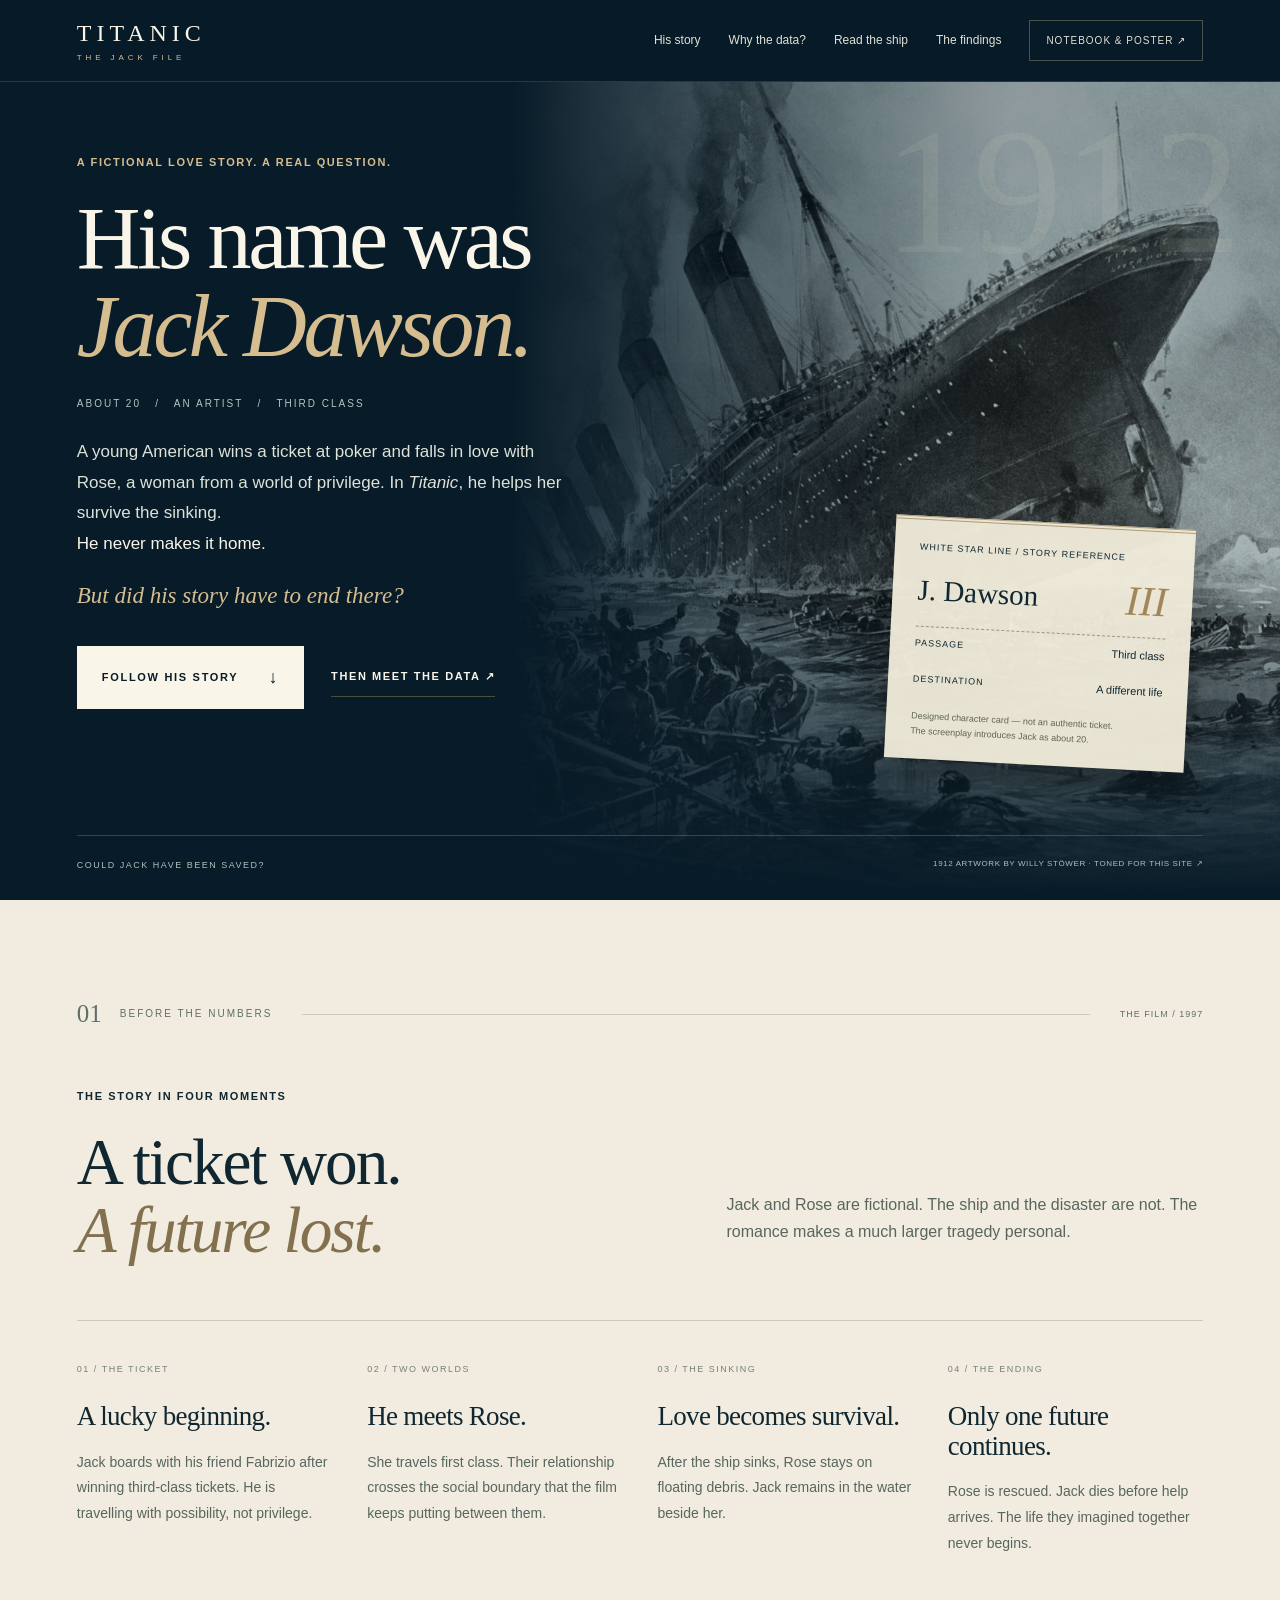
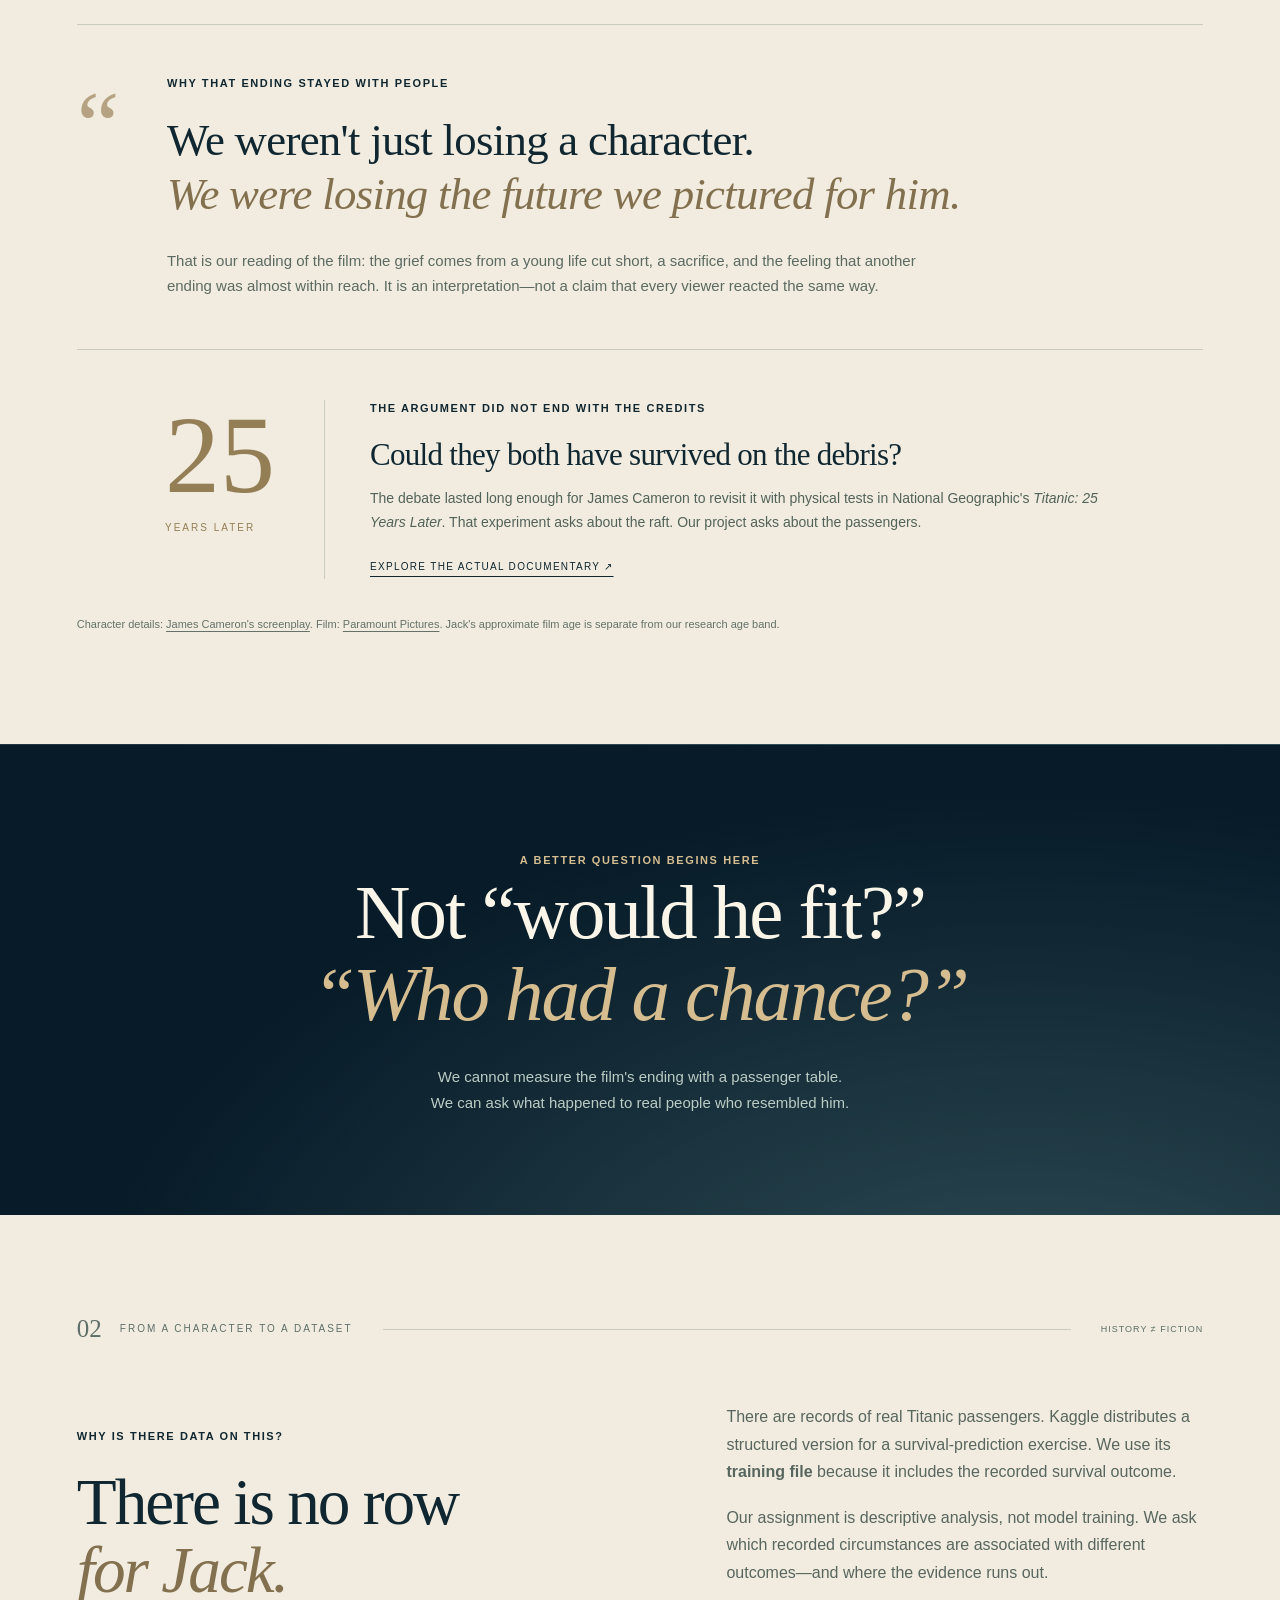
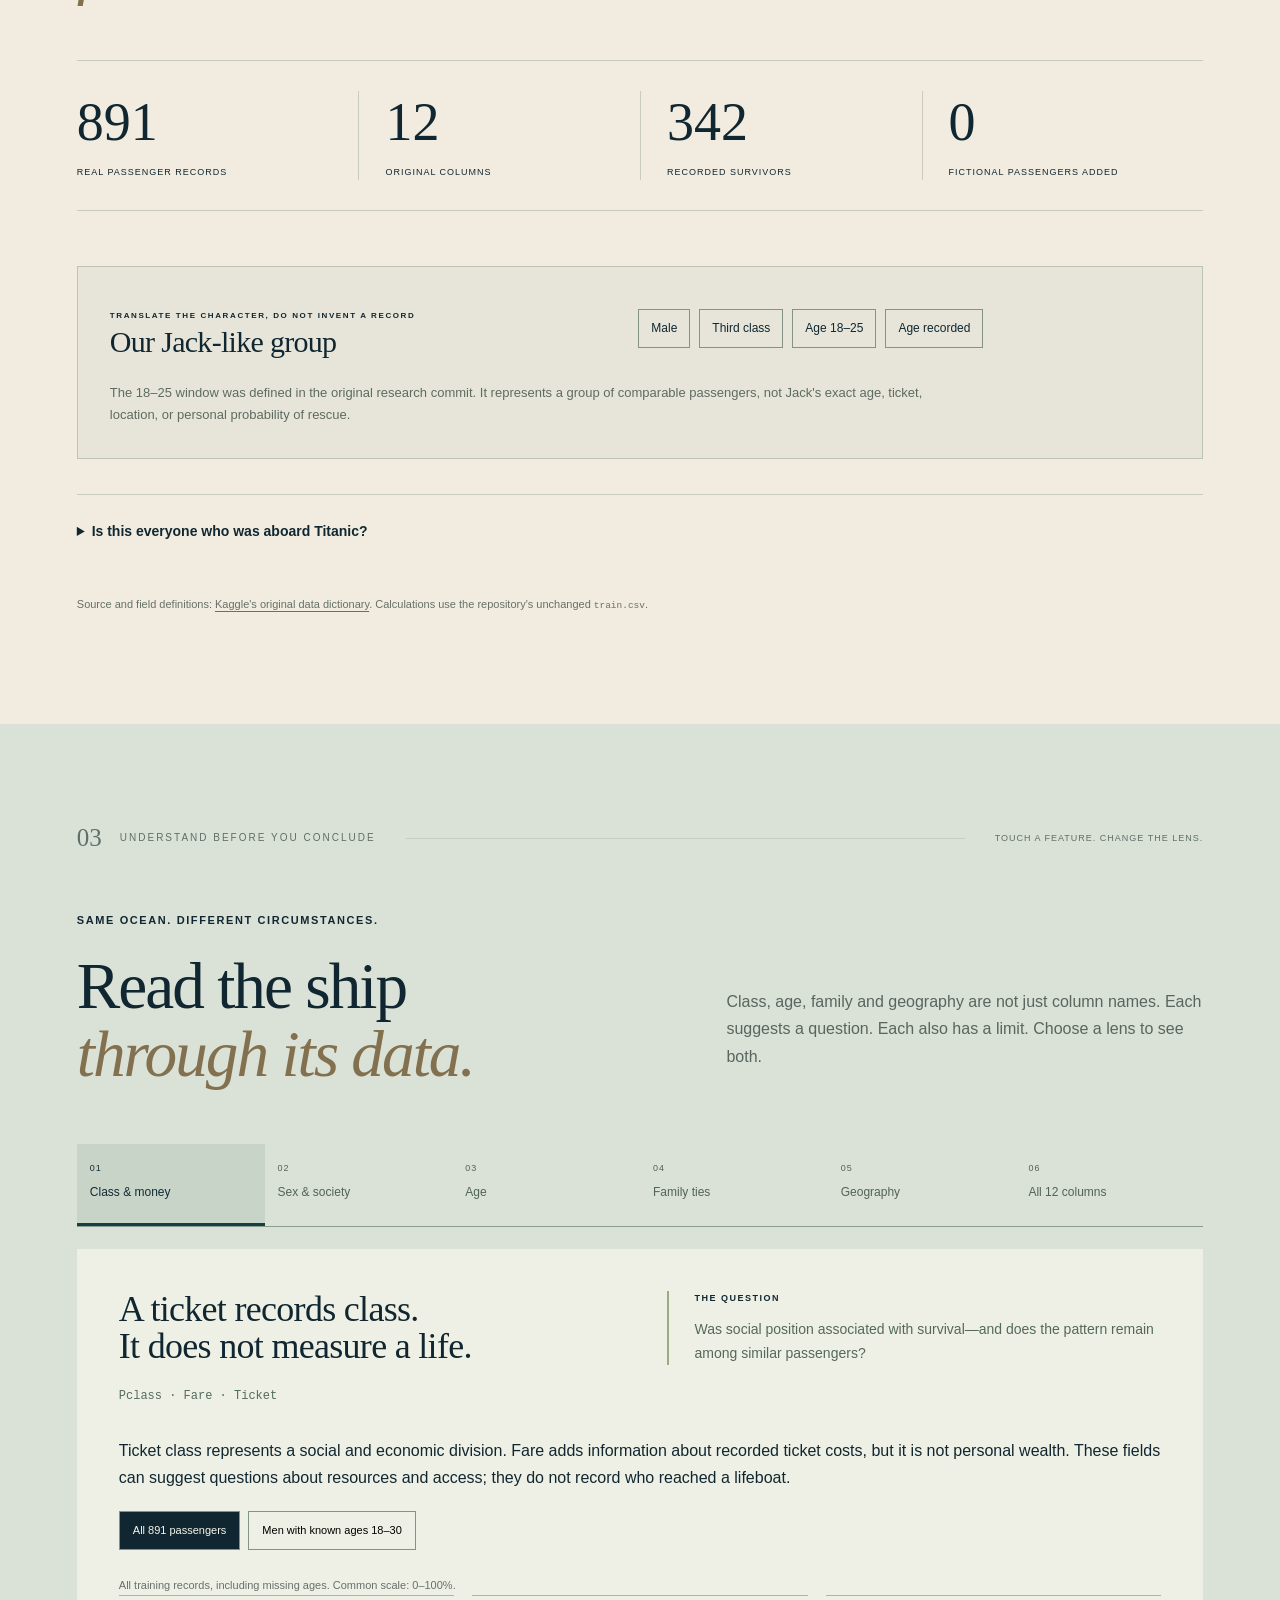
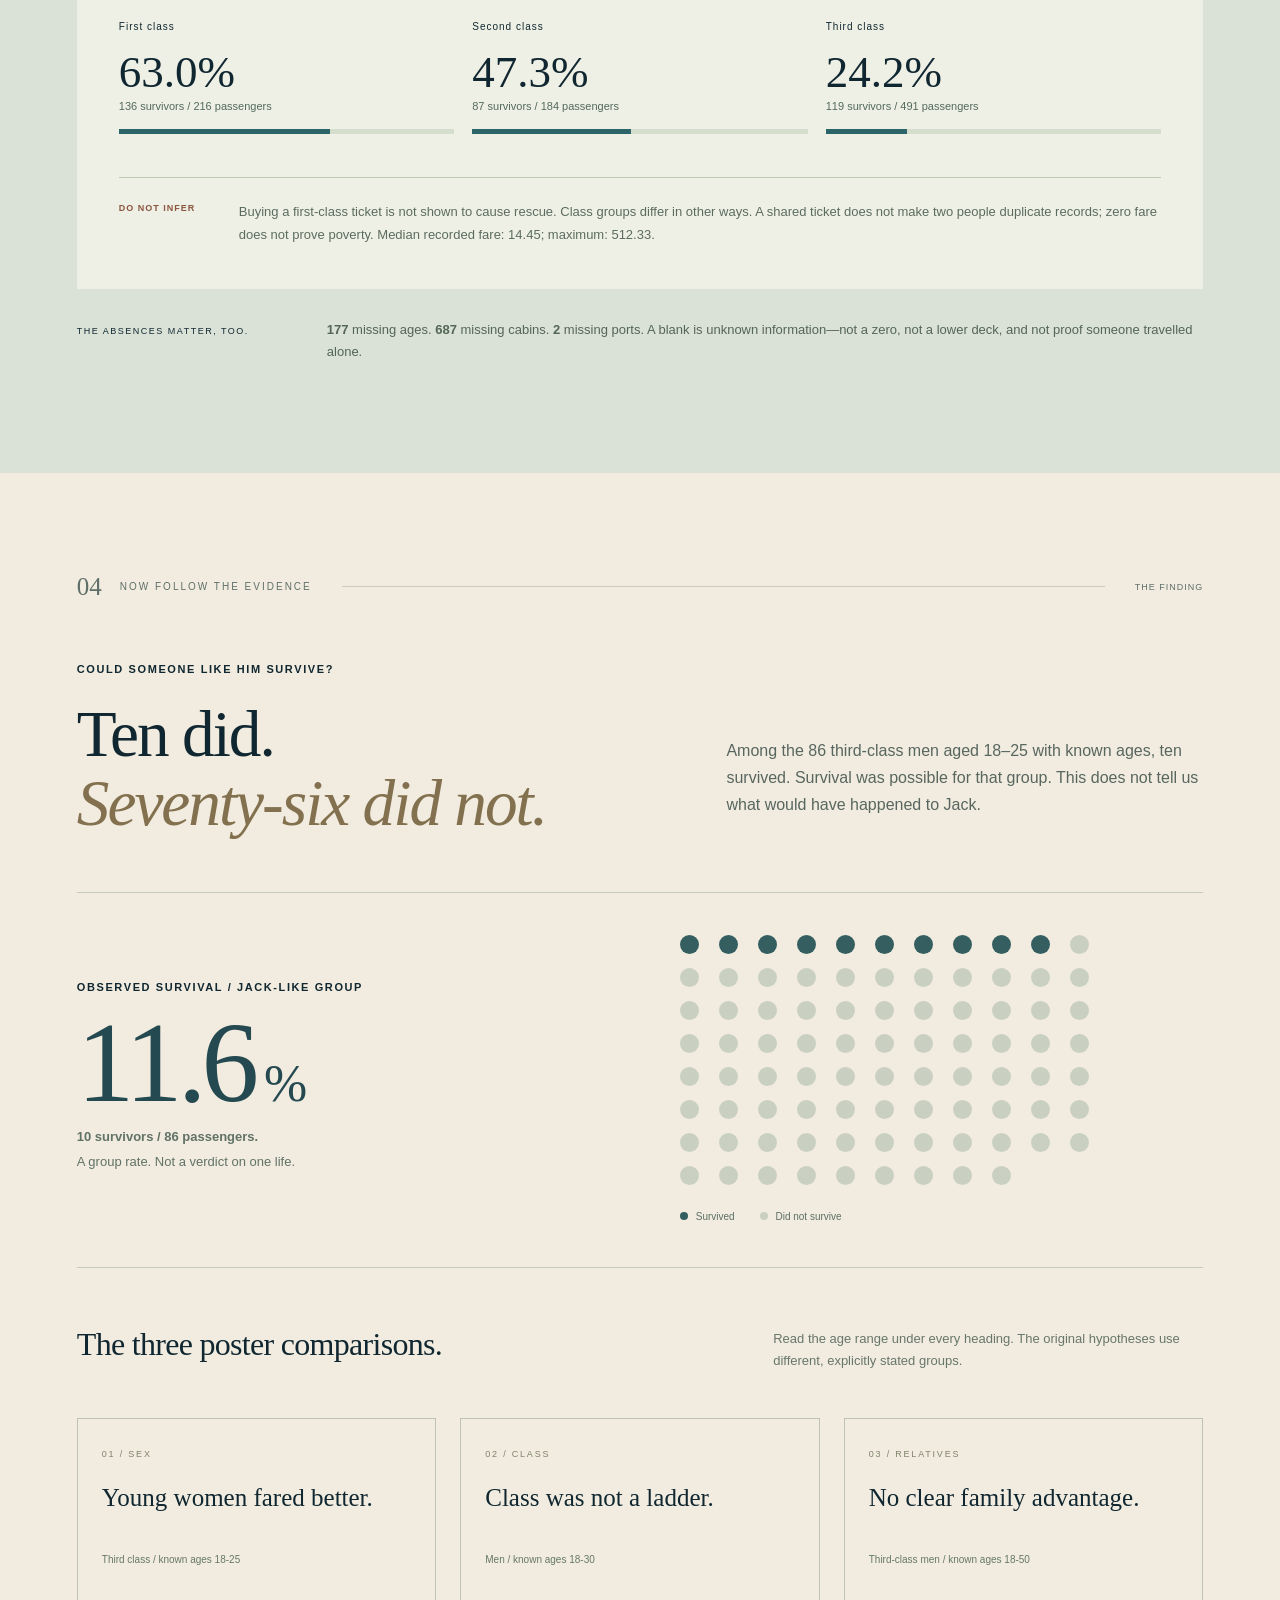
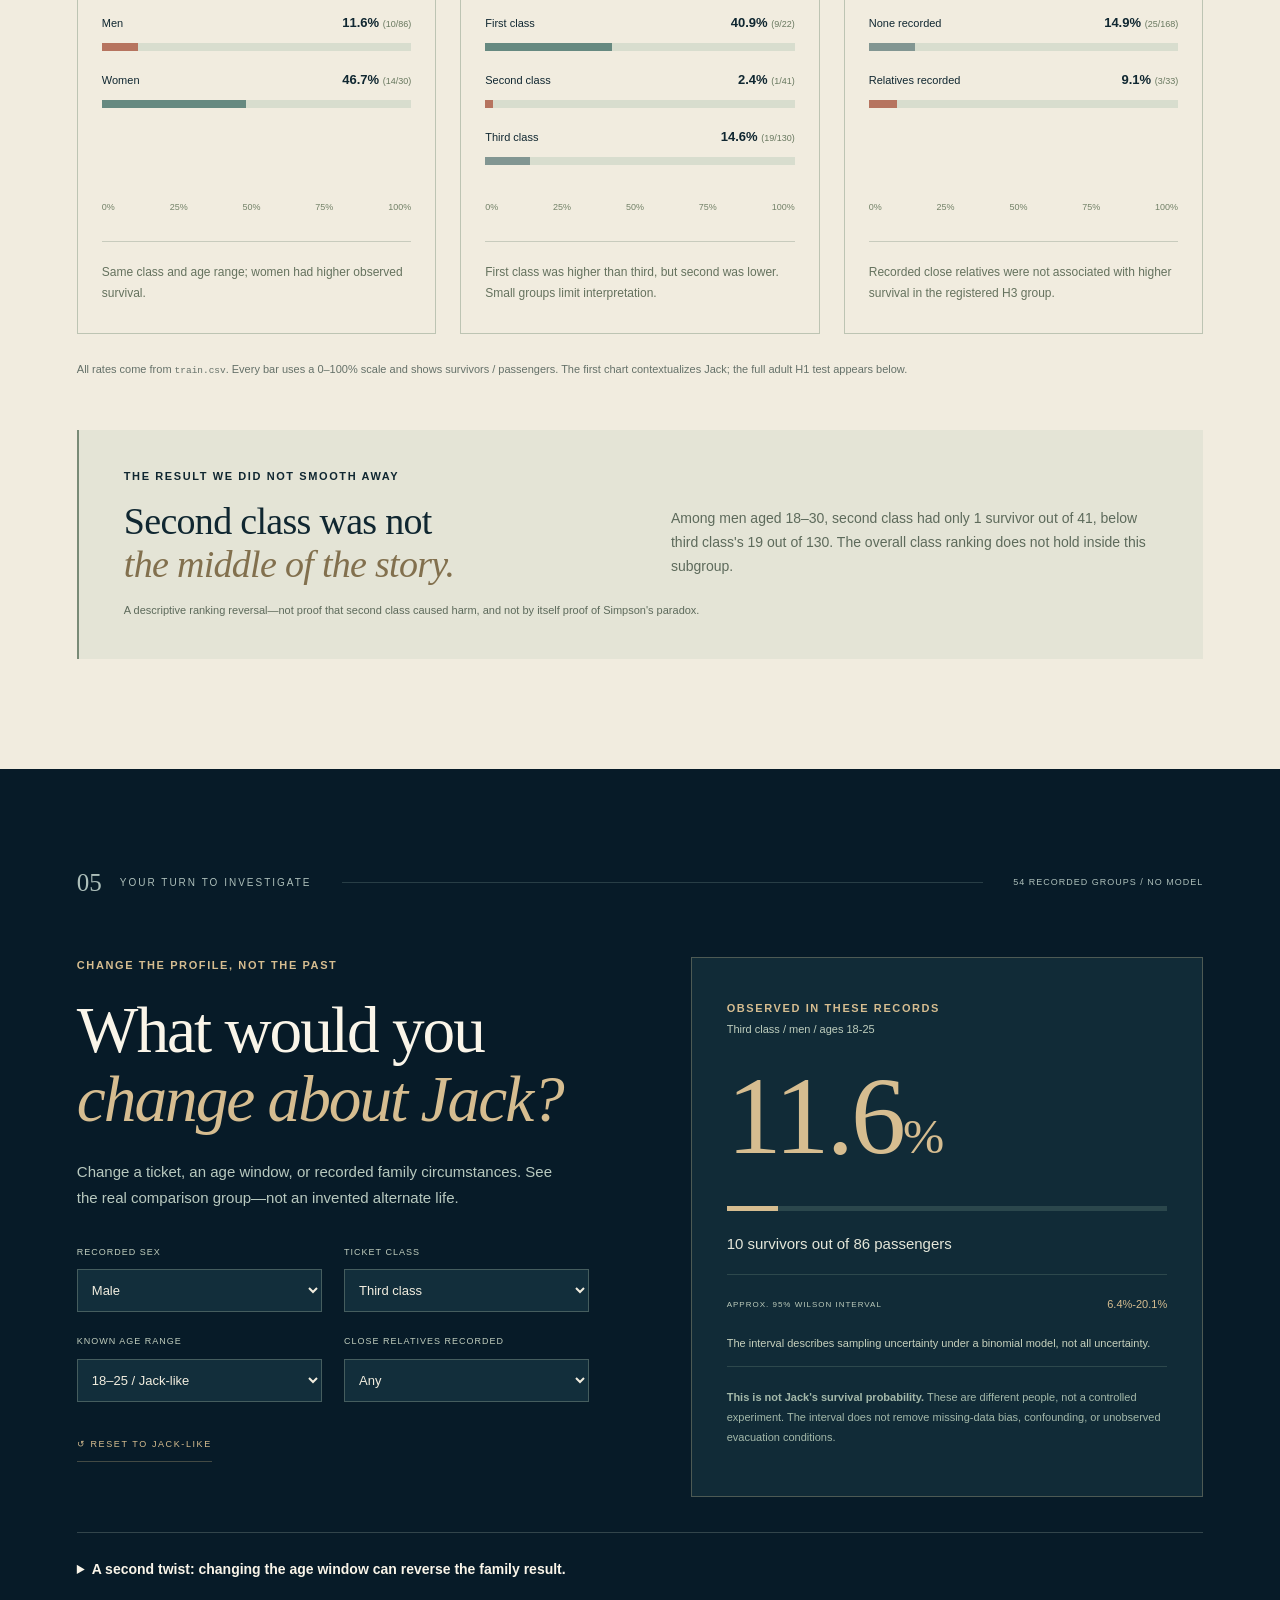
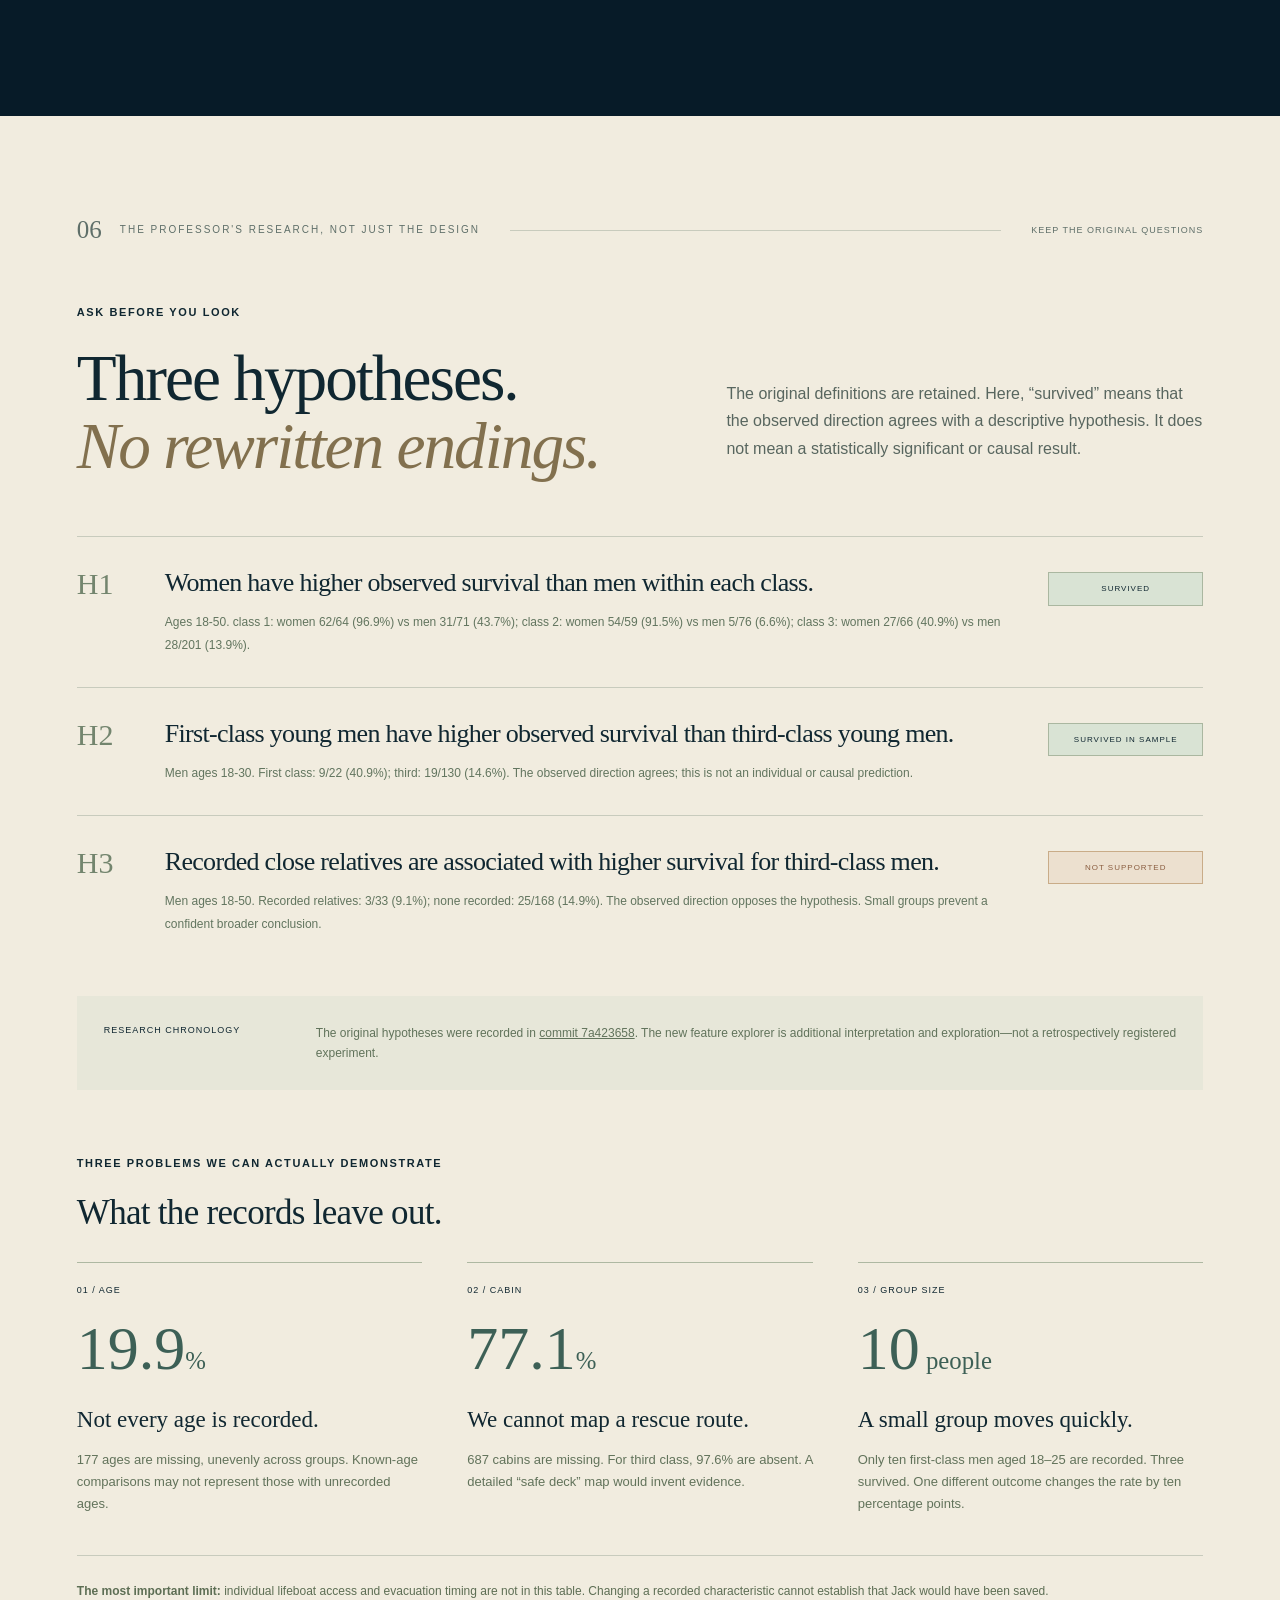
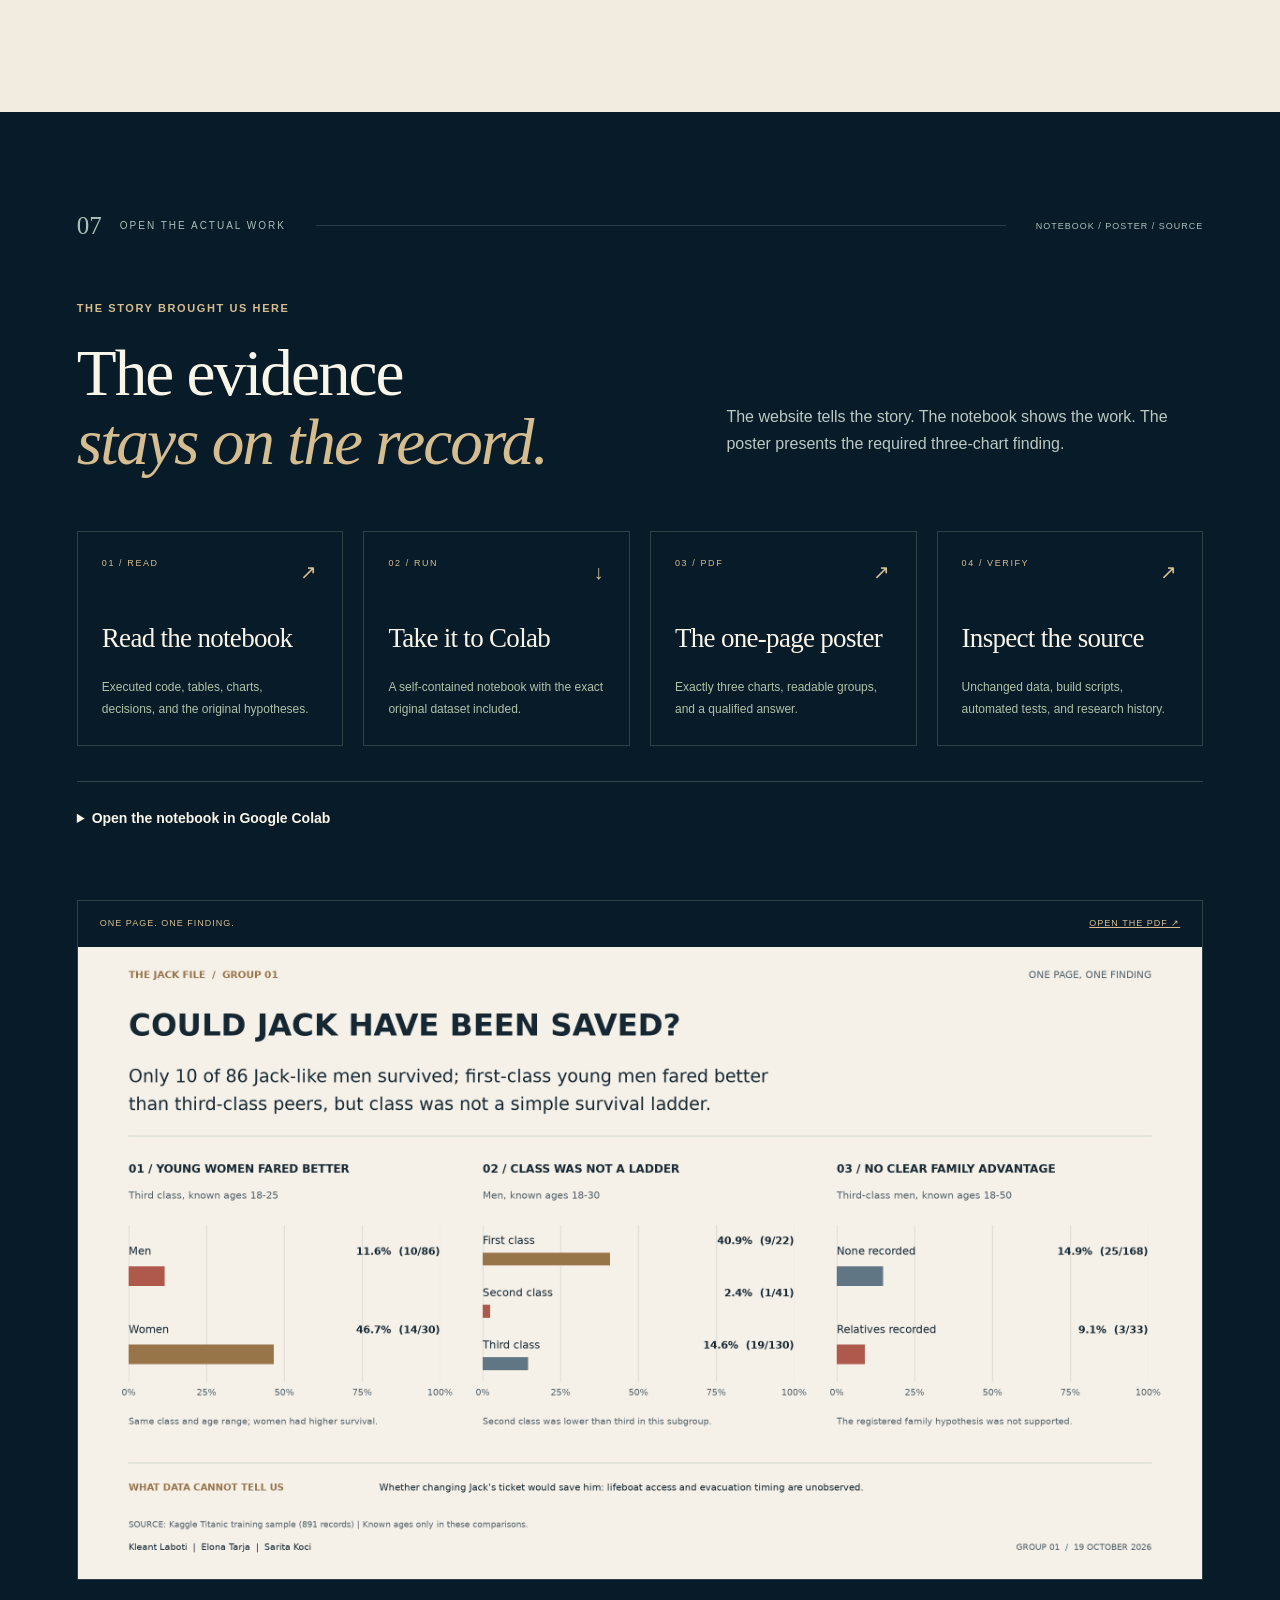
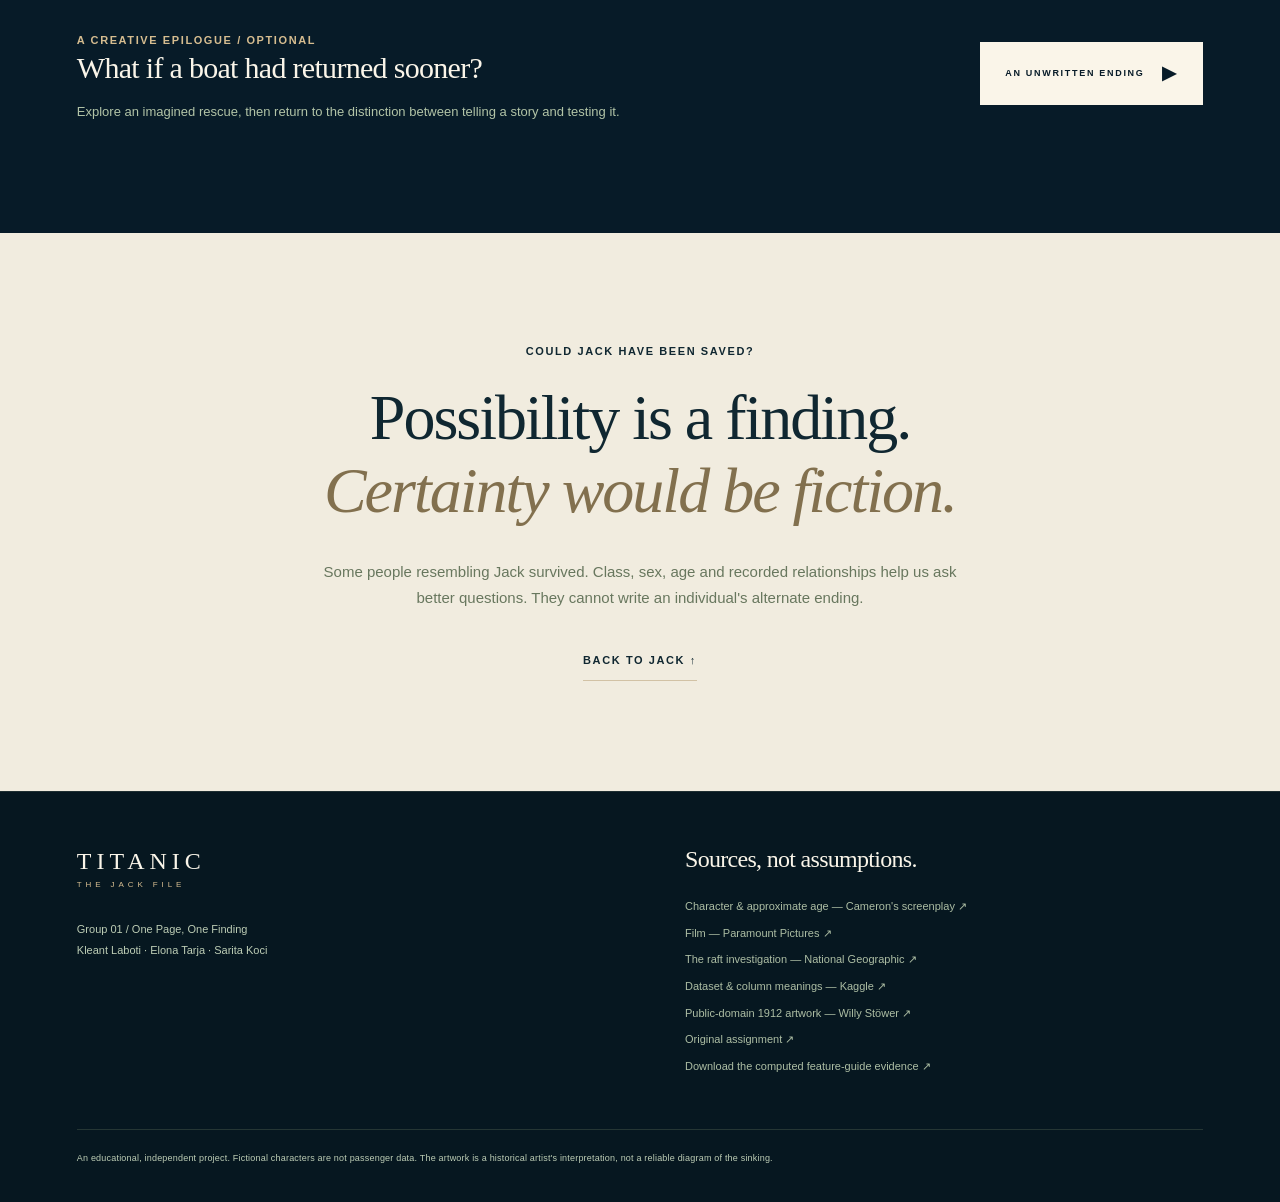
==== index.html @ 7756afac "Build and verify the story-first homepage and feature guide [skip ci]" ====
<!doctype html>
<html lang="en">
<head>
<meta charset="utf-8"><meta name="viewport" content="width=device-width,initial-scale=1">
<meta name="theme-color" content="#071b28"><meta name="description" content="Meet Jack Dawson. Follow the story, understand the real Titanic passenger data, and explore what age, class, sex, family and geography can actually tell us about survival.">
<meta name="jack-release" content="story-first-v2">
<title>Titanic — His name was Jack Dawson.</title>
<link rel="icon" href="data:image/svg+xml,%3Csvg xmlns='http://www.w3.org/2000/svg' viewBox='0 0 40 40'%3E%3Crect width='40' height='40' fill='%23071b28'/%3E%3Ctext x='20' y='29' text-anchor='middle' fill='%23d6bd90' font-size='29'%3ET%3C/text%3E%3C/svg%3E">
<style>/* Titanic: a story-first editorial exhibit. No external font or UI dependencies. */
:root{--ink:#102731;--night:#071b28;--deep:#0c2634;--paper:#f1ecdf;--cream:#faf5e9;--brass:#d6bd90;--muted:#67746f;--line:#c8cbbd;--sea:#619ca1;--red:#ba725e;--serif:Georgia,'Times New Roman',serif;--sans:Arial,Helvetica,sans-serif}*{box-sizing:border-box}html{scroll-behavior:smooth;scroll-padding-top:84px}body{margin:0;color:var(--ink);font:16px/1.7 var(--sans);background:var(--night);-webkit-font-smoothing:antialiased}body.no-scroll{overflow:hidden}button,select{font:inherit}button,a,select{-webkit-tap-highlight-color:transparent}button,a{touch-action:manipulation}button{cursor:pointer}a{color:inherit}button:focus-visible,a:focus-visible,select:focus-visible,summary:focus-visible,[tabindex]:focus-visible{outline:3px solid #eaa15f;outline-offset:5px}img{max-width:100%;height:auto}p{margin:0 0 1.2em}h1,h2,h3,h4{font-weight:400;margin:0;line-height:1.05}h1,h2,h3{font-family:var(--serif)}h2{font-size:clamp(38px,5.1vw,72px);letter-spacing:-2px}h2 em,h3 em{font-weight:400;color:#82704e}h3{font-size:clamp(25px,2.4vw,36px);letter-spacing:-.7px}h4{font-size:19px;line-height:1.3}code{font-size:.86em;overflow-wrap:anywhere}button{border-radius:0}button:disabled{opacity:.35;cursor:default}.wrap{width:min(1240px,88%);margin:auto}.paper{background:var(--paper)}.chapter{padding:100px 0 110px}.dark{background:var(--night);color:var(--cream)}.dark h2 em,.dark h3 em{color:var(--brass)}.eyebrow,.chapter-marker,.source-note,.hero-profile,.hero-bottom,.text-link,.button,.reset,.resource>span,.resource small,.chart-meta,.lens-tabs,.boarding-card,.footer-end{font-size:11px;letter-spacing:1.6px;line-height:1.6}.eyebrow{font-weight:600;margin-bottom:22px}.brass{color:var(--brass)}.skip{position:fixed;left:12px;top:-100px;z-index:999;background:var(--cream);color:var(--night);padding:14px}.skip:focus{top:12px}.reading-progress{position:fixed;top:0;left:0;width:100%;height:3px;z-index:1000}.reading-progress i{height:100%;width:0;display:block;background:var(--brass)}.header{height:82px;padding:0 6%;display:flex;justify-content:space-between;align-items:center;border-bottom:1px solid #d6bd902d;background:#071b28f5;color:var(--cream);position:sticky;top:0;z-index:50;backdrop-filter:blur(15px)}.brand{text-decoration:none;font-family:var(--serif);letter-spacing:5px;font-size:24px;line-height:1.2;white-space:nowrap}.brand span{font:8px var(--sans);display:block;letter-spacing:3.9px;margin-top:5px;color:var(--brass)}nav{display:flex;align-items:center;gap:28px}nav a{text-decoration:none;font-size:12px;color:#e1e1d3}nav a:hover{color:var(--brass)}nav .nav-file{padding:11px 16px;border:1px solid #d6bd9057;letter-spacing:1px;font-size:10px}.menu-button{display:none;background:none;color:inherit;border:0;letter-spacing:2px}.hero{color:var(--cream);min-height:720px;min-height:min(850px,calc(100svh - 82px));position:relative;overflow:hidden;isolation:isolate;background:var(--night)}.hero-visual{position:absolute;inset:0 0 0 40%;z-index:-1;background:radial-gradient(ellipse at 60% 35%,#72857d,#193644 48%,#071b28 80%)}.hero-visual img{width:100%;height:100%;object-fit:cover;object-position:52% 50%;filter:grayscale(.75) sepia(.4) hue-rotate(130deg) saturate(.55) brightness(.75);opacity:.95}.image-shade{position:absolute;inset:0;background:linear-gradient(90deg,var(--night) 0%,#071b2882 24%,#071b2800 65%),linear-gradient(0deg,var(--night) 1%,transparent 38%,#071b2830 90%)}.hero-year{position:absolute;top:20px;right:5%;font:clamp(95px,14vw,220px) var(--serif);color:#fff0d015;line-height:1}.hero-body{padding-top:clamp(55px,8vh,100px);padding-bottom:180px;position:relative}.hero h1{font-size:clamp(56px,6.9vw,108px);line-height:1;letter-spacing:-3.5px;max-width:860px;margin:0 0 26px}.hero h1 em{color:var(--brass);font-weight:400}.hero-profile{font-size:10px;color:#b4c5c3;letter-spacing:2px;margin-bottom:25px}.hero-intro{font-size:17px;line-height:1.8;color:#dee2d9;max-width:490px}.hero-intro strong{font-weight:400;color:var(--cream)}.hero-question{font:italic 23px/1.4 var(--serif);color:var(--brass);margin-top:16px}.hero-actions{display:flex;align-items:center;gap:27px;margin-top:34px}.button{padding:17px 24px;text-decoration:none;display:inline-flex;justify-content:space-between;align-items:center;gap:30px;border:1px solid transparent;letter-spacing:1.7px;font-weight:600;line-height:1.5}.button span{font-size:18px}.cream{background:var(--cream);color:var(--night)}.button:hover{background:var(--brass)}.text-link{text-decoration:none;display:inline-block;padding:10px 0;border-bottom:1px solid #a98b5c70;font-weight:600}.boarding-card{position:absolute;right:7%;bottom:135px;width:300px;background:#f2ecdbf2;color:var(--ink);padding:20px 25px;transform:rotate(3deg);box-shadow:0 15px 40px #0005;border-top:4px double #af9c76;font-size:9px;letter-spacing:1px}.boarding-title{font:29px var(--serif);letter-spacing:0;display:flex;align-items:center;justify-content:space-between;border-bottom:1px dashed #9c967c;padding:12px 0}.boarding-title i{font-size:42px;color:#a28659}.boarding-line{display:flex;justify-content:space-between;padding:9px 0}.boarding-line b{font-weight:400;font-size:11px;letter-spacing:0}.boarding-card small{display:block;font-size:9px;letter-spacing:0;line-height:1.7;color:#606457;padding-top:10px}.hero-bottom{position:absolute;bottom:28px;left:6%;right:6%;width:auto;border-top:1px solid #e2dbbd35;padding-top:22px;display:flex;justify-content:space-between;color:#b2bebc;font-size:9px;letter-spacing:1.5px}.hero-bottom a{text-decoration:none;font-size:8px;letter-spacing:.6px}.chapter-marker{display:flex;gap:18px;align-items:center;margin-bottom:60px;letter-spacing:2px;color:#5f6f69;font-size:10px}.chapter-marker>span{font:25px var(--serif);letter-spacing:0}.chapter-marker i{height:1px;background:var(--line);flex:1;margin:0 12px}.chapter-marker small{font-size:9px;letter-spacing:1px}.dark .chapter-marker{color:#adbfba}.dark .chapter-marker i{background:#8da69f40}.split-heading{display:grid;grid-template-columns:1.15fr 1fr;gap:9%;align-items:end;margin-bottom:55px}.split-heading>p,.split-heading>div+div{color:#58665f;max-width:500px;font-size:16px}.dark .split-heading>p{color:#bdc9c2}.story-beats{display:grid;grid-template-columns:repeat(4,1fr);border-top:1px solid var(--line);padding-top:32px;gap:35px}.story-beats article>span{font-size:9px;letter-spacing:1.5px;color:#758174}.story-beats h3{font-size:27px;line-height:1.1;margin:22px 0 18px}.story-beats p{font-size:14px;color:#57665f;line-height:1.85}.emotional-reading{border-top:1px solid var(--line);border-bottom:1px solid var(--line);padding:50px 8%;margin:50px 0;position:relative}.emotional-reading:before{content:'\201C';position:absolute;left:0;top:44px;color:#b4a282;font:96px var(--serif)}.emotional-reading h3{font-size:clamp(30px,3.5vw,48px);line-height:1.2;margin-bottom:26px}.emotional-reading>p:last-child{max-width:780px;color:#5c6a62;font-size:15px;margin:0}.debate{display:grid;grid-template-columns:160px 1fr;gap:45px;max-width:950px;margin:0 auto 35px}.debate-year{font:110px/1 var(--serif);color:#947e56;border-right:1px solid var(--line);display:block}.debate-year span{display:block;font:10px var(--sans);letter-spacing:2px;margin-top:12px}.debate h3{margin:0 0 15px;font-size:31px}.debate p:not(.eyebrow){font-size:14px;color:#52625a}.debate a{font-size:10px;letter-spacing:1.3px;text-underline-offset:6px}.source-note{font-size:11px;letter-spacing:0;line-height:1.85;color:#657169;margin:25px 0 0}.source-note a{text-underline-offset:3px}.turning-point{padding:100px 0;background:radial-gradient(ellipse at 80% 130%,#2f4d56,transparent 65%),var(--night);color:var(--cream);text-align:center;border-top:1px solid #57757b4d}.turning-point h2{font-size:clamp(46px,6vw,84px);line-height:1.07;margin-bottom:28px}.turning-point h2 em{color:var(--brass)}.turning-point p:last-child{font-size:15px;color:#bbccc5;margin:0}.dataset-facts{display:grid;grid-template-columns:repeat(4,1fr);border-top:1px solid var(--line);border-bottom:1px solid var(--line);padding:30px 0;margin:55px 0}.dataset-facts div{padding:0 26px;border-left:1px solid var(--line)}.dataset-facts div:first-child{border:0;padding-left:0}.dataset-facts strong{display:block;font:54px var(--serif)}.dataset-facts span{display:block;font-size:9px;letter-spacing:1px;margin-top:12px}.proxy{display:grid;grid-template-columns:1fr 1.1fr;gap:24px 45px;align-items:center;padding:32px;background:#e7e5d9;border:1px solid #bdc3b4}.proxy h3{font-size:30px}.proxy .eyebrow{font-size:8px;margin-bottom:12px}.proxy-tags{display:flex;gap:9px;flex-wrap:wrap}.proxy-tags span{border:1px solid #839385;border-radius:0;padding:8px 12px;font-size:12px}.proxy>p{grid-column:1/-1;font-size:13px;max-width:850px;color:#5e6b61;margin:0}.plain-details,.dark-details{border-top:1px solid var(--line);padding:20px 0;margin-top:35px;font-size:14px}.plain-details summary,.dark-details summary{cursor:pointer;font-weight:600;padding:5px 0}.plain-details p,.dark-details p{margin:20px 0 0;max-width:940px}.dark-details{border-color:#a7b9ab44;color:#c3cec5}.dark-details summary{color:var(--cream)}.understand{background:#dae1d7;color:var(--ink)}.lens-tabs{display:grid;grid-template-columns:repeat(6,1fr);border-bottom:1px solid #8a9d8c;gap:0}.lens-tabs button{border:0;border-bottom:3px solid transparent;background:none;color:#51635a;text-align:left;padding:17px 13px 20px;font-size:9px;letter-spacing:1px}.lens-tabs button span{display:block;margin-top:8px;font-size:12px;letter-spacing:0;white-space:nowrap}.lens-tabs button[aria-selected=true]{border-color:#163e48;color:#102c33;background:#c9d4c9}.lens-tabs button:hover{background:#cbd6cb}.lens-panel{background:#eff0e5;min-height:470px;padding:42px;margin-top:22px}.lens-intro{display:grid;grid-template-columns:1fr 1fr;gap:55px;margin-bottom:30px;align-items:start}.lens-intro h3{font-size:36px;margin-bottom:20px}.lens-intro p{font-size:14px;color:#53695a}.lens-fields{font-family:monospace;font-size:12px;color:#536c5c;display:block;margin-top:12px}.lens-question{border-left:2px solid #9da885;padding-left:25px;font-size:14px}.lens-question b{font-size:9px;letter-spacing:1.5px;display:block;margin-bottom:12px}.lens-question p{margin-bottom:0}.lens-switch{display:flex;gap:8px;margin:20px 0;flex-wrap:wrap}.lens-switch button{border:1px solid #7f9586;background:transparent;padding:9px 13px;font-size:11px}.lens-switch button[aria-pressed=true]{background:var(--ink);color:var(--cream)}.lens-stats{display:grid;grid-template-columns:repeat(3,1fr);gap:18px}.lens-stat{border-top:1px solid #a9b8a6;padding-top:15px}.lens-stat>span{font-size:10px;letter-spacing:1px}.lens-stat>strong{display:block;font:45px var(--serif);margin-top:8px}.lens-stat>small{display:block;color:#52695b;font-size:11px;line-height:1.6}.lens-bar{height:5px;background:#d5decc;margin:13px 0}.lens-bar i{display:block;height:100%;background:#2c6569}.lens-boundary{display:grid;grid-template-columns:100px 1fr;gap:20px;border-top:1px solid #c0c9b5;margin-top:30px;padding-top:22px;font-size:13px;line-height:1.8}.lens-boundary b{font-size:9px;letter-spacing:1px;color:#8b553f}.lens-boundary p{margin:0;color:#5b6c5e}.age-bars{display:grid;gap:14px}.age-line{display:grid;grid-template-columns:90px 1fr 105px;gap:18px;align-items:center;font-size:12px}.age-line .lens-bar{margin:0;height:8px}.age-line strong{font-size:12px;text-align:right}.age-line small{font-size:10px;font-weight:400}.port-route{display:flex;gap:16px;align-items:center;margin:20px 0 30px}.port-stop{flex:1;border-top:1px solid #8b9c88;padding-top:20px;position:relative}.port-stop:before{content:'';width:9px;height:9px;border-radius:50%;background:#3a6663;position:absolute;top:-5px;left:0}.port-stop strong{display:block;font:25px var(--serif)}.port-stop>small{font-size:10px;display:block;margin-top:8px}.port-stop>span{font-size:10px;letter-spacing:2px;color:#778978}.port-warning{background:#e2e5d9;padding:17px;font-size:12px}.dictionary{display:grid;grid-template-columns:1fr 1fr;gap:0 35px}.dictionary article{display:grid;grid-template-columns:100px 1fr;gap:18px;padding:14px 0;border-bottom:1px solid #ccd3c3;font-size:12px;line-height:1.7}.dictionary code{font-size:12px;font-weight:600}.dictionary p{margin:0}.dictionary small{display:block;color:#74856f}.missing-strip{display:grid;grid-template-columns:230px 1fr;gap:20px;margin-top:30px;align-items:start;font-size:13px}.missing-strip>span{font-size:9px;letter-spacing:1.5px;padding-top:5px}.missing-strip p{margin:0;color:#546654}.finding-panel{display:grid;grid-template-columns:1fr 1fr;gap:80px;border-top:1px solid var(--line);border-bottom:1px solid var(--line);padding:42px 0;align-items:center}.big-stat{font:clamp(80px,9vw,140px)/1.1 var(--serif);letter-spacing:-5px;color:#244950}.big-stat small{font-size:.45em;margin-left:10px}.finding-panel p{font-size:13px;line-height:1.85;color:#617267}.people-grid{display:grid;grid-template-columns:repeat(11,1fr);gap:14px;max-width:415px}.people-grid i{aspect-ratio:1;max-width:19px;border-radius:50%;background:#cad0c1;display:block}.people-grid i.alive{background:#345e5f}.dot-legend{display:flex;gap:25px;margin-top:23px;font-size:10px;color:#5c6f63}.dot-legend i{width:8px;height:8px;border-radius:50%;display:inline-block;background:#cad0c1;margin-right:5px}.dot-legend i.alive{background:#345e5f}.charts-heading{display:flex;justify-content:space-between;gap:60px;margin:60px 0 30px}.charts-heading h3{font-size:32px}.charts-heading p{max-width:430px;font-size:13px;color:#68766b}.chart-grid{display:grid;grid-template-columns:repeat(3,1fr);gap:24px}.chart-card{border:1px solid #bdc4b3;padding:28px 24px;display:flex;flex-direction:column}.chart-meta{font-size:9px;letter-spacing:1.8px;color:#7e826b;margin-bottom:22px}.chart-card h4{font:25px/1.1 var(--serif);min-height:55px}.chart-sub{font-size:10px;color:#667963;margin:12px 0 25px;line-height:1.8}.chart-bars{min-height:196px}.bar-group{margin:18px 0}.bar-label{display:flex;justify-content:space-between;gap:6px;font-size:11px;margin-bottom:9px;align-items:baseline}.bar-label strong{font-size:13px;white-space:nowrap}.bar-label small{font-size:9px;font-weight:400;color:#68785f}.bar-track{height:8px;background:#d8ddce}.bar-track i{height:100%;display:block;background:#668980}.bar-track i.coral{background:#b6745f}.bar-track i.slate{background:#829692}.axis{display:flex;justify-content:space-between;font-size:9px;color:#738268;margin-top:10px}.chart-caption{font-size:12px;line-height:1.8;color:#65725e;border-top:1px solid var(--line);padding-top:20px;margin:26px 0 0}.unexpected{margin-top:50px;padding:38px 45px;background:#e4e4d6;border-left:2px solid #798a76;display:grid;grid-template-columns:1fr 1fr;gap:15px 60px;align-items:center}.unexpected .eyebrow{grid-column:1/-1;margin:0}.unexpected h3{font-size:38px;line-height:1.12}.unexpected p{font-size:14px;margin:0;color:#5d6a5b}.unexpected .source-note{grid-column:1/-1;font-size:11px}.explorer-grid{display:grid;grid-template-columns:1fr 1fr;gap:9%;align-items:start}.explorer-deck{font-size:15px;color:#b8c9bf;max-width:480px;margin:26px 0}.filters{display:grid;grid-template-columns:1fr 1fr;gap:22px;margin-top:35px}.filters label{font-size:9px;letter-spacing:1px;color:#c0cdbd}.filters select{width:100%;border:1px solid #b7c3aa50;background:#122e3b;color:#f1eddf;padding:12px 10px;font-size:13px;letter-spacing:0;margin-top:9px;border-radius:0}.reset{padding:10px 0;background:none;border:0;border-bottom:1px solid #c7b08050;color:var(--brass);margin-top:25px;font-size:9px}.result-panel{border:1px solid #c5b88e55;background:#112b37;padding:35px;min-height:540px}.result-profile{font-size:11px;color:#bfcebe;line-height:1.8}.result-rate{font:110px/1.15 var(--serif);color:var(--brass);letter-spacing:-3px;min-height:133px}.result-rate small{font-size:.45em}.result-meter{height:5px;background:#4c6b6870;margin:20px 0}.result-meter span{display:block;background:var(--brass);height:100%;transition:width .4s ease}.result-count{font-size:15px;color:#e4e6d9}.uncertainty{border-top:1px solid #69857950;padding-top:20px;display:flex;justify-content:space-between;gap:20px;font-size:11px;align-items:center}.uncertainty span{font-size:8px;letter-spacing:1px;color:#bccbbb}.uncertainty strong{font-weight:400;color:var(--brass);white-space:nowrap}.small-warning{font-size:11px;color:#c7d1bd;margin-top:20px}.result-disclaimer{font-size:11px;line-height:1.85;color:#a3b8a9;margin:0;border-top:1px solid #69857950;padding-top:20px}.hypothesis{display:grid;grid-template-columns:58px 1fr 155px;gap:30px;padding:30px 0;border-top:1px solid var(--line);align-items:start}.hypothesis-code{font:30px var(--serif);color:#73856e}.hypothesis h3{font-size:26px;line-height:1.2;margin:0 0 13px}.hypothesis p{font-size:12px;color:#62755f;line-height:1.9;margin:0}.status{font-size:8px;letter-spacing:1px;background:#d9e3d4;border:1px solid #aab7a0;padding:9px;text-align:center;margin-top:5px}.status.no{background:#ece0cf;border-color:#c9ac88;color:#8a5d40}.integrity-note{padding:27px;background:#e7e7d9;display:grid;grid-template-columns:190px 1fr;gap:22px;margin-top:30px;font-size:12px}.integrity-note>span{font-size:9px;letter-spacing:1px}.integrity-note p{margin:0;color:#61735b}.limits-heading{margin:65px 0 30px}.limits-heading h3{font-size:35px}.limits-grid{display:grid;grid-template-columns:repeat(3,1fr);gap:45px}.limits-grid article{border-top:1px solid #aeb8a2;padding-top:20px}.limits-grid article>span{font-size:9px;letter-spacing:1px;display:block}.limits-grid strong{font:62px var(--serif);display:block;margin:15px 0 22px;color:#3d6056}.limits-grid strong small{font-size:.4em}.limits-grid h4{font:23px/1.2 var(--serif);margin-bottom:15px}.limits-grid p{font-size:13px;color:#62735b}.main-limit{font-size:12px;padding-top:25px;border-top:1px solid var(--line);color:#5d6e54;margin:25px 0 0}.resource-grid{display:grid;grid-template-columns:repeat(4,1fr);gap:20px}.resource{display:block;border:1px solid #a2b59740;padding:24px;text-decoration:none;transition:background .2s}.resource:hover{background:#173540}.resource>span{display:flex;justify-content:space-between;font-size:9px;color:var(--brass);margin-bottom:36px}.resource>span b{font-size:20px;font-weight:400}.resource h3{font-size:27px;line-height:1.1;margin-bottom:22px}.resource p{font-size:12px;color:#b1c2a8;line-height:1.85;margin:0}.poster-preview{border:1px solid #a2b59740;margin-top:45px}.poster-preview>div{display:flex;justify-content:space-between;font-size:9px;letter-spacing:1px;padding:15px 22px;color:var(--brass)}.poster-preview img{display:block;width:100%;height:auto}.imagined-ending{margin-top:45px;display:flex;gap:45px;align-items:center;justify-content:space-between}.imagined-ending h3{font-size:30px;margin-bottom:17px}.imagined-ending p{font-size:13px;color:#b2c4a7;max-width:650px;margin:0}.imagined-ending .button{flex-shrink:0;font-size:9px;gap:18px}.closing{text-align:center;padding:110px 0}.closing h2{font-size:clamp(40px,5vw,68px);line-height:1.13}.closing p:not(.eyebrow){font-size:15px;color:#68775e;max-width:640px;margin:32px auto}.footer{color:#bdcdb5;padding:55px 0 25px;background:#061720;border-top:1px solid #82927933}.footer-top{display:grid;grid-template-columns:1fr 1fr;gap:90px}.footer .brand{color:var(--cream);display:inline-block}.footer p{font-size:11px;margin-top:23px;line-height:1.9}.source-links h3{font-size:24px;color:var(--cream);margin-bottom:25px}.source-links a{display:block;font-size:11px;margin:8px 0;text-decoration:none;color:#adbea4}.source-links a:hover{text-decoration:underline}.footer .footer-end{font-size:9px;letter-spacing:.2px;border-top:1px solid #7f957140;padding-top:20px;margin-top:45px}.noscript{background:var(--cream);padding:25px;color:var(--ink);text-align:center;font-size:14px}.motion-note{font-size:10px;padding:0 24px 15px;color:#bcc9ae;margin:0}dialog{width:min(850px,92vw);max-height:92svh;padding:0;border:1px solid #b4a17d80;background:var(--night);color:var(--cream);overflow:auto}dialog::backdrop{background:#000b;backdrop-filter:blur(7px)}.dialog-head{display:flex;align-items:center;justify-content:space-between;padding:24px}.dialog-head .eyebrow{font-size:8px;margin:0 0 8px}.dialog-head h2{font-size:29px;letter-spacing:-.5px}.dialog-head button{background:none;border:0;font-size:30px;color:var(--cream);width:42px;height:42px}.motion-stage{height:330px;position:relative;overflow:hidden;background:linear-gradient(#0b2635,#1c4249)}.motion-moon{position:absolute;width:60px;height:60px;border-radius:50%;right:60px;top:25px;background:#d5c7a575;box-shadow:0 0 55px #d5c7a51a}.motion-sea{position:absolute;bottom:0;height:80px;width:120%;left:-10%;background:repeating-linear-gradient(177deg,#53797430 0 1px,transparent 2px 15px);animation:sea 12s ease-in-out infinite}.lifeboat{position:absolute;right:15%;bottom:35px;font:180px/1 var(--serif);color:#c6ac77;opacity:.4;transition:transform 4s,opacity 3s}.motion-stage[data-scene='1'] .lifeboat{transform:translateX(-55px);opacity:1}.motion-stage[data-scene='2'] .lifeboat{transform:translateX(-110px);opacity:1}.motion-stage[data-scene='3'] .lifeboat{transform:translateX(-180px);opacity:.1}.motion-text{position:relative;z-index:1;padding:40px 35px;max-width:620px}.motion-text h3{font-size:37px;margin:16px 0}.motion-text p{font-size:14px;line-height:1.8;color:#d7e0cc;max-width:530px}.fiction-label{position:absolute;left:35px;bottom:14px;font-size:8px;letter-spacing:1px;color:#a6b5a1}.scene-controls{display:flex;justify-content:space-between;gap:10px;padding:20px 24px}.scene-controls button{border:1px solid #879c7045;background:none;color:var(--brass);padding:10px 14px;font-size:9px;letter-spacing:1px}@keyframes sea{50%{transform:translate(4%,4px)}}@media(min-width:1700px){.hero{min-height:860px}.hero-body{padding-top:100px}.boarding-card{right:max(7%,calc((100% - 1240px)/2));width:330px}.hero-bottom{left:max(6%,calc((100% - 1240px)/2));right:max(6%,calc((100% - 1240px)/2))}}
@media(max-width:1100px){nav{gap:18px}nav a{font-size:11px}.header{padding:0 5%}.wrap{width:90%}.hero-body{padding-bottom:210px}.hero-intro{max-width:440px;font-size:15px}.boarding-card{right:5%;width:265px;bottom:125px}.hero h1{font-size:82px}.split-heading{gap:6%}.lens-panel{padding:30px}.chart-card{padding:24px 18px}.chart-grid{gap:15px}.resource-grid{grid-template-columns:repeat(2,1fr)}.resource{min-height:230px}.hero-bottom{left:5%;right:5%}.story-beats{gap:24px}.hero-profile{font-size:9px}.hero-actions{gap:20px}.text-link{font-size:9px}.result-panel{padding:27px}.result-rate{font-size:96px}}
@media(max-width:850px){.header{height:72px}.menu-button{display:block;font-size:10px}.menu-button span{font-size:20px;margin-left:10px}nav{display:none;position:absolute;left:0;right:0;top:71px;padding:22px 6%;background:var(--night);border-bottom:1px solid #8b997b55;gap:0;flex-direction:column;align-items:stretch}nav.open{display:flex}nav a{padding:12px 0;font-size:14px}nav .nav-file{margin-top:12px;text-align:center}.hero{min-height:800px}.hero h1{font-size:75px}.hero-visual{left:20%;opacity:.75}.hero-visual img{object-position:60% center}.image-shade{background:linear-gradient(90deg,#071b28f5,#071b2870 60%,#071b2820),linear-gradient(0deg,#071b28,transparent 80%)}.hero-body{padding-top:65px}.hero-intro{max-width:490px}.boarding-card{bottom:88px;right:7%;width:235px;padding:12px 20px}.boarding-card small{font-size:8px}.boarding-card>span{font-size:7px}.boarding-title{font-size:23px}.boarding-title i{font-size:34px}.boarding-line{padding:5px 0}.hero-bottom{font-size:8px;bottom:23px}.hero-bottom a{font-size:7px;max-width:210px;text-align:right}.chapter{padding:70px 0 80px}.chapter-marker{margin-bottom:42px;gap:12px;font-size:8px}.chapter-marker small{font-size:7px}.chapter-marker i{margin:0 5px}.story-beats{grid-template-columns:1fr 1fr;gap:25px 35px}.split-heading{grid-template-columns:1fr;gap:26px;align-items:start;margin-bottom:35px}.split-heading>p,.split-heading>div+div{max-width:650px;font-size:15px}.split-heading>p{margin:0}.emotional-reading{padding:40px 7%}.debate{grid-template-columns:110px 1fr;gap:28px}.debate-year{font-size:85px}.debate h3{font-size:26px}.dataset-facts strong{font-size:45px}.dataset-facts div{padding:0 16px}.dataset-facts span{font-size:8px}.proxy{grid-template-columns:1fr}.lens-tabs{grid-template-columns:repeat(3,1fr);border-bottom:0;gap:1px;background:#bbcbb8}.lens-tabs button{background:#dae1d7;padding:12px;font-size:8px}.lens-tabs button span{margin-top:4px;font-size:11px}.lens-intro{grid-template-columns:1fr;gap:15px}.lens-question{padding-left:15px}.lens-stats{gap:15px}.lens-stat>strong{font-size:38px}.dictionary{grid-template-columns:1fr}.missing-strip{grid-template-columns:1fr;gap:10px}.finding-panel{gap:30px}.people-grid{gap:11px}.chart-grid{grid-template-columns:1fr}.chart-card h4{min-height:0}.chart-bars{min-height:0}.chart-card{padding:25px}.chart-sub{margin:12px 0}.bar-group{margin:17px 0}.chart-caption{margin-top:20px}.charts-heading{gap:20px;margin-top:45px}.charts-heading h3{font-size:27px}.unexpected{padding:30px;gap:15px 25px}.unexpected h3{font-size:32px}.explorer-grid{gap:35px;grid-template-columns:1fr}.explorer-deck{max-width:650px}.result-panel{max-width:none;min-height:0}.result-rate{font-size:100px;min-height:115px}.hypothesis{grid-template-columns:45px 1fr;gap:20px}.status{grid-column:2;width:155px;margin:0}.hypothesis h3{font-size:24px}.integrity-note{grid-template-columns:1fr;gap:10px}.limits-grid{gap:25px}.limits-grid strong{font-size:52px}.limits-grid h4{font-size:21px}.imagined-ending{align-items:flex-start;flex-direction:column;gap:22px}.footer-top{gap:45px}.closing{padding:80px 0}}
@media(max-width:560px){.wrap{width:88%}.header{padding:0 6%;height:68px}.brand{font-size:21px}.brand span{font-size:7px;letter-spacing:3.3px}nav{top:67px}.hero{min-height:860px}.hero-body{padding-top:45px;padding-bottom:280px}.hero h1{font-size:clamp(45px,11.8vw,65px);line-height:1.06;letter-spacing:-1.8px;margin-bottom:24px}.hero .eyebrow{font-size:8px;letter-spacing:1.4px;max-width:270px}.hero-profile{font-size:8px;letter-spacing:.8px;line-height:1.9}.hero-intro{font-size:14px;line-height:1.95;max-width:350px}.hero-question{font-size:21px;max-width:300px}.hero-actions{align-items:flex-start;flex-direction:column;gap:12px;margin-top:26px}.hero-actions .button{font-size:9px;padding:14px 20px}.hero-visual{left:0;opacity:.63}.hero-visual img{object-position:56% center}.image-shade{background:linear-gradient(90deg,#071b28ee 0%,#071b28a0 64%,#071b2840),linear-gradient(0deg,#071b28,transparent 70%)}.hero-year{font-size:130px;right:-10px;top:420px;color:#d4e2da26}.boarding-card{width:222px;right:8%;bottom:97px;transform:rotate(3deg);padding:13px 18px}.boarding-title{font-size:22px;padding:6px 0}.boarding-title i{font-size:27px}.boarding-line{font-size:7px}.boarding-line b{font-size:9px}.boarding-card small{line-height:1.5}.hero-bottom{font-size:7px;letter-spacing:.5px;flex-direction:column;gap:5px;bottom:20px;padding-top:14px}.hero-bottom a{text-align:left;max-width:none;font-size:6px}.chapter{padding:52px 0 60px}h2{font-size:42px;letter-spacing:-1.4px}.eyebrow{font-size:8px;letter-spacing:1.4px;margin-bottom:17px}.chapter-marker{margin-bottom:32px;font-size:7px;letter-spacing:.8px;gap:8px}.chapter-marker>span{font-size:22px}.chapter-marker small{display:none}.story-beats{gap:22px;padding-top:22px}.story-beats article>span{font-size:7px;letter-spacing:.7px}.story-beats h3{font-size:23px;margin-top:15px}.story-beats p{font-size:12px;line-height:1.85}.emotional-reading{padding:30px 0 30px 24px;margin:25px 0 35px}.emotional-reading:before{font-size:50px;left:-6px;top:26px}.emotional-reading h3{font-size:30px}.emotional-reading>p:last-child{font-size:13px}.debate{grid-template-columns:65px 1fr;gap:20px}.debate-year{font-size:56px}.debate-year span{font-size:7px;letter-spacing:.5px}.debate h3{font-size:25px}.debate p:not(.eyebrow){font-size:12px}.debate a{font-size:8px;letter-spacing:.5px}.source-note{font-size:10px}.turning-point{padding:65px 0}.turning-point h2{font-size:44px}.turning-point p:last-child{font-size:12px}.split-heading>p,.split-heading>div+div{font-size:14px}.dataset-facts{grid-template-columns:1fr 1fr;margin:35px 0;padding:25px 0;gap:25px 0}.dataset-facts div{padding:0 12px;border:0}.dataset-facts div:first-child{padding-left:12px}.dataset-facts strong{font-size:42px}.dataset-facts span{font-size:7px;letter-spacing:.6px;margin-top:7px}.proxy{padding:22px;gap:18px}.proxy h3{font-size:28px}.proxy-tags{gap:6px}.proxy-tags span{font-size:10px;padding:7px 10px}.proxy>p{font-size:11px}.plain-details,.dark-details{font-size:12px}.lens-panel{padding:24px 19px;margin-top:15px;min-height:520px}.lens-tabs button{padding:12px 7px}.lens-tabs button span{font-size:10px;white-space:normal;line-height:1.5}.lens-intro h3{font-size:31px}.lens-intro p{font-size:12px}.lens-fields{font-size:10px}.lens-question{font-size:12px}.lens-stats{grid-template-columns:1fr;gap:19px}.lens-stat{display:grid;grid-template-columns:1fr 85px;gap:0 15px;padding-top:15px}.lens-stat>strong{font-size:36px;grid-column:2;grid-row:1/3;margin:0;text-align:right}.lens-stat>span{font-size:10px;align-self:center}.lens-stat>small{font-size:10px}.lens-stat>.lens-bar{grid-column:1/-1;margin:10px 0 0}.lens-boundary{grid-template-columns:1fr;gap:8px;font-size:11px;margin-top:25px;padding-top:18px}.lens-switch button{font-size:10px;padding:8px 10px}.age-line{grid-template-columns:48px 1fr 83px;font-size:9px;gap:10px}.age-line strong{font-size:10px}.age-line small{font-size:8px}.port-route{flex-direction:column;align-items:stretch;gap:22px}.port-stop strong{font-size:24px}.dictionary article{grid-template-columns:74px 1fr;gap:12px;font-size:11px}.dictionary code{font-size:10px}.missing-strip p{font-size:11px}.finding-panel{grid-template-columns:1fr;padding:28px 0;gap:10px}.big-stat{font-size:100px}.finding-panel p{font-size:12px}.people-grid{gap:10px;max-width:300px}.people-grid i{max-width:14px}.dot-legend{margin:18px 0;font-size:9px}.charts-heading{flex-direction:column;gap:15px;margin:35px 0 20px}.charts-heading p{font-size:12px;margin:0}.chart-card h4{font-size:25px}.bar-label{font-size:11px}.unexpected{grid-template-columns:1fr;padding:25px}.unexpected h3{font-size:32px}.unexpected p{font-size:12px}.explorer-deck{font-size:13px}.filters{gap:18px 12px}.filters label{font-size:7px;letter-spacing:.5px}.filters select{font-size:11px;padding:12px 7px}.result-panel{padding:25px 22px}.result-rate{font-size:95px;min-height:110px}.result-count{font-size:13px}.uncertainty{gap:10px}.uncertainty span{font-size:7px;letter-spacing:.6px}.uncertainty strong{font-size:11px}.hypothesis{grid-template-columns:34px 1fr;gap:15px;padding:24px 0}.hypothesis h3{font-size:22px}.hypothesis p{font-size:11px}.status{font-size:7px;width:140px}.hypothesis-code{font-size:25px}.integrity-note{padding:20px;font-size:11px}.limits-heading{margin-top:40px}.limits-grid{grid-template-columns:1fr;gap:20px}.limits-grid article{display:grid;grid-template-columns:1fr 1fr;gap:10px 20px}.limits-grid article>span{grid-column:1/-1;font-size:8px}.limits-grid strong{font-size:48px;margin:5px 0}.limits-grid h4{font-size:22px;align-self:center;margin:0}.limits-grid p{font-size:12px;grid-column:1/-1}.main-limit{font-size:11px}.resource-grid{grid-template-columns:1fr;gap:12px}.resource{min-height:0;padding:23px}.resource>span{margin-bottom:18px;font-size:8px}.resource h3{font-size:28px;margin-bottom:14px}.resource p{font-size:12px}.poster-preview>div{font-size:7px;padding:12px;gap:10px;letter-spacing:.3px}.imagined-ending h3{font-size:27px}.imagined-ending p{font-size:12px}.closing h2{font-size:37px}.closing p:not(.eyebrow){font-size:13px}.footer-top{grid-template-columns:1fr;gap:25px}.footer p{font-size:10px}.source-links a{font-size:10px}.footer .footer-end{font-size:8px}.motion-stage{height:360px}.dialog-head{padding:20px}.dialog-head h2{font-size:25px}.motion-text{padding:30px 24px}.motion-text h3{font-size:31px}.motion-text p{font-size:12px}.fiction-label{left:24px;right:24px;font-size:7px;line-height:1.6}.scene-controls{padding:15px}.scene-controls button{padding:10px 8px;font-size:8px}.motion-note{font-size:9px}.motion-moon{width:40px;height:40px;right:20px}}
@media(prefers-reduced-motion:reduce){html{scroll-behavior:auto}*,*:before,*:after{animation:none!important;transition:none!important}}
</style>
</head>
<body>
<a class="skip" href="#story">Skip to the story</a>
<div class="reading-progress" aria-hidden="true"><i id="read-progress"></i></div>
<header class="header"><a class="brand" href="#top">TITANIC<span>THE JACK FILE</span></a><button class="menu-button" id="menu-button" aria-expanded="false" aria-controls="navigation">MENU <span aria-hidden="true">☰</span></button><nav id="navigation" aria-label="Chapters"><a href="#story">His story</a><a href="#dataset">Why the data?</a><a href="#understand">Read the ship</a><a href="#evidence">The findings</a><a class="nav-file" href="#archive">NOTEBOOK &amp; POSTER ↗</a></nav></header>
<main id="top">
<section class="hero" aria-labelledby="hero-title">
<div class="hero-visual"><img src="docs/assets/titanic-1912.jpg" alt="Willy Stöwer's 1912 artistic depiction of Titanic sinking, with lifeboats in the foreground. This is an illustration, not a photograph." fetchpriority="high" width="1500" height="1027"><div class="image-shade"></div><span class="hero-year" aria-hidden="true">1912</span></div>
<div class="hero-body wrap"><p class="eyebrow brass">A FICTIONAL LOVE STORY. A REAL QUESTION.</p><h1 id="hero-title">His name was<br><em>Jack Dawson.</em></h1><p class="hero-profile">ABOUT 20 &nbsp; / &nbsp; AN ARTIST &nbsp; / &nbsp; THIRD CLASS</p><p class="hero-intro">A young American wins a ticket at poker and falls in love with Rose, a woman from a world of privilege. In <cite>Titanic</cite>, he helps her survive the sinking.<br><strong>He never makes it home.</strong></p><p class="hero-question">But did his story have to end there?</p><div class="hero-actions"><a class="button cream" href="#story">FOLLOW HIS STORY <span>↓</span></a><a class="text-link" href="#dataset">THEN MEET THE DATA ↗</a></div></div>
<aside class="boarding-card" aria-label="Fictional character profile"><span>WHITE STAR LINE / STORY REFERENCE</span><div class="boarding-title">J. Dawson <i>III</i></div><div class="boarding-line"><span>PASSAGE</span><b>Third class</b></div><div class="boarding-line"><span>DESTINATION</span><b>A different life</b></div><small>Designed character card — not an authentic ticket.<br>The screenplay introduces Jack as about 20.</small></aside>
<div class="hero-bottom wrap"><span>COULD JACK HAVE BEEN SAVED?</span><a href="#sources">1912 ARTWORK BY WILLY STÖWER · TONED FOR THIS SITE ↗</a></div>
</section>
<section class="paper chapter" id="story" aria-labelledby="story-title"><div class="wrap"><div class="chapter-marker"><span>01</span> BEFORE THE NUMBERS <i></i><small>THE FILM / 1997</small></div><div class="split-heading"><div><p class="eyebrow">THE STORY IN FOUR MOMENTS</p><h2 id="story-title">A ticket won.<br><em>A future lost.</em></h2></div><p>Jack and Rose are fictional. The ship and the disaster are not. The romance makes a much larger tragedy personal.</p></div><div class="story-beats"><article><span>01 / THE TICKET</span><h3>A lucky beginning.</h3><p>Jack boards with his friend Fabrizio after winning third-class tickets. He is travelling with possibility, not privilege.</p></article><article><span>02 / TWO WORLDS</span><h3>He meets Rose.</h3><p>She travels first class. Their relationship crosses the social boundary that the film keeps putting between them.</p></article><article><span>03 / THE SINKING</span><h3>Love becomes survival.</h3><p>After the ship sinks, Rose stays on floating debris. Jack remains in the water beside her.</p></article><article><span>04 / THE ENDING</span><h3>Only one future continues.</h3><p>Rose is rescued. Jack dies before help arrives. The life they imagined together never begins.</p></article></div>
<div class="emotional-reading"><p class="eyebrow">WHY THAT ENDING STAYED WITH PEOPLE</p><h3>We weren't just losing a character.<br><em>We were losing the future we pictured for him.</em></h3><p>That is our reading of the film: the grief comes from a young life cut short, a sacrifice, and the feeling that another ending was almost within reach. It is an interpretation—not a claim that every viewer reacted the same way.</p></div>
<div class="debate"><span class="debate-year">25<span>YEARS LATER</span></span><div><p class="eyebrow">THE ARGUMENT DID NOT END WITH THE CREDITS</p><h3>Could they both have survived on the debris?</h3><p>The debate lasted long enough for James Cameron to revisit it with physical tests in National Geographic's <cite>Titanic: 25 Years Later</cite>. That experiment asks about the raft. Our project asks about the passengers.</p><a href="https://www.natgeotv.com/uk/shows/natgeo/titanic-25-years-later-with-james-cameron" target="_blank" rel="noopener">EXPLORE THE ACTUAL DOCUMENTARY ↗</a></div></div><p class="source-note">Character details: <a href="https://imsdb.com/scripts/Titanic.html" target="_blank" rel="noopener">James Cameron's screenplay</a>. Film: <a href="https://www.paramountpictures.com/movies/titanic" target="_blank" rel="noopener">Paramount Pictures</a>. Jack's approximate film age is separate from our research age band.</p></div></section>
<section class="turning-point"><div class="wrap"><span class="eyebrow brass">A BETTER QUESTION BEGINS HERE</span><h2>Not “would he fit?”<br><em>“Who had a chance?”</em></h2><p>We cannot measure the film's ending with a passenger table.<br>We can ask what happened to real people who resembled him.</p></div></section>
<section class="paper chapter" id="dataset" aria-labelledby="dataset-title"><div class="wrap"><div class="chapter-marker"><span>02</span> FROM A CHARACTER TO A DATASET <i></i><small>HISTORY ≠ FICTION</small></div><div class="split-heading"><div><p class="eyebrow">WHY IS THERE DATA ON THIS?</p><h2 id="dataset-title">There is no row<br><em>for Jack.</em></h2></div><div><p>There are records of real Titanic passengers. Kaggle distributes a structured version for a survival-prediction exercise. We use its <b>training file</b> because it includes the recorded survival outcome.</p><p>Our assignment is descriptive analysis, not model training. We ask which recorded circumstances are associated with different outcomes—and where the evidence runs out.</p></div></div><div class="dataset-facts"><div><strong>891</strong><span>REAL PASSENGER RECORDS</span></div><div><strong>12</strong><span>ORIGINAL COLUMNS</span></div><div><strong>342</strong><span>RECORDED SURVIVORS</span></div><div><strong>0</strong><span>FICTIONAL PASSENGERS ADDED</span></div></div><div class="proxy"><div><span class="eyebrow">TRANSLATE THE CHARACTER, DO NOT INVENT A RECORD</span><h3>Our Jack-like group</h3></div><div class="proxy-tags"><span>Male</span><span>Third class</span><span>Age 18–25</span><span>Age recorded</span></div><p>The 18–25 window was defined in the original research commit. It represents a group of comparable passengers, not Jack's exact age, ticket, location, or personal probability of rescue.</p></div><details class="plain-details"><summary>Is this everyone who was aboard Titanic?</summary><p>No. These are the 891 training records, not the complete passenger-and-crew population. Kaggle's separate test file withholds outcomes; <code>gender_submission.csv</code> contains example predictions, not historical survival labels. Neither belongs in our observed-survival calculations.</p></details><p class="source-note">Source and field definitions: <a href="https://www.kaggle.com/competitions/titanic/data" target="_blank" rel="noopener">Kaggle's original data dictionary</a>. Calculations use the repository's unchanged <code>train.csv</code>.</p></div></section>
<section class="understand chapter" id="understand" aria-labelledby="understand-title"><div class="wrap"><div class="chapter-marker"><span>03</span> UNDERSTAND BEFORE YOU CONCLUDE <i></i><small>TOUCH A FEATURE. CHANGE THE LENS.</small></div><div class="split-heading"><div><p class="eyebrow">SAME OCEAN. DIFFERENT CIRCUMSTANCES.</p><h2 id="understand-title">Read the ship<br><em>through its data.</em></h2></div><p>Class, age, family and geography are not just column names. Each suggests a question. Each also has a limit. Choose a lens to see both.</p></div>
<div class="lens-tabs" role="tablist" aria-label="Passenger data lenses"><button role="tab" aria-selected="true" aria-controls="lens-panel" id="tab-class" data-lens="class">01 <span>Class &amp; money</span></button><button role="tab" aria-selected="false" tabindex="-1" aria-controls="lens-panel" id="tab-sex" data-lens="sex">02 <span>Sex &amp; society</span></button><button role="tab" aria-selected="false" tabindex="-1" aria-controls="lens-panel" id="tab-age" data-lens="age">03 <span>Age</span></button><button role="tab" aria-selected="false" tabindex="-1" aria-controls="lens-panel" id="tab-family" data-lens="family">04 <span>Family ties</span></button><button role="tab" aria-selected="false" tabindex="-1" aria-controls="lens-panel" id="tab-geography" data-lens="geography">05 <span>Geography</span></button><button role="tab" aria-selected="false" tabindex="-1" aria-controls="lens-panel" id="tab-columns" data-lens="columns">06 <span>All 12 columns</span></button></div>
<div class="lens-panel" id="lens-panel" role="tabpanel" tabindex="0" aria-labelledby="tab-class"><div id="lens-content"></div></div>
<div class="missing-strip"><span>THE ABSENCES MATTER, TOO.</span><p><b>177</b> missing ages. <b>687</b> missing cabins. <b>2</b> missing ports. A blank is unknown information—not a zero, not a lower deck, and not proof someone travelled alone.</p></div></div></section>
<section class="paper chapter" id="evidence" aria-labelledby="evidence-title"><div class="wrap"><div class="chapter-marker"><span>04</span> NOW FOLLOW THE EVIDENCE <i></i><small>THE FINDING</small></div><div class="split-heading"><div><p class="eyebrow">COULD SOMEONE LIKE HIM SURVIVE?</p><h2 id="evidence-title">Ten did.<br><em>Seventy-six did not.</em></h2></div><p>Among the 86 third-class men aged 18–25 with known ages, ten survived. Survival was possible for that group. This does not tell us what would have happened to Jack.</p></div><div class="finding-panel"><div><span class="eyebrow">OBSERVED SURVIVAL / JACK-LIKE GROUP</span><div class="big-stat">11.6<small>%</small></div><p><b>10 survivors / 86 passengers.</b><br>A group rate. Not a verdict on one life.</p></div><div><div class="people-grid" id="people-grid" role="img" aria-label="86 dots: 10 survivors and 76 non-survivors in the Jack-like passenger group."></div><div class="dot-legend"><span><i class="alive"></i> Survived</span><span><i></i> Did not survive</span></div></div></div><div class="charts-heading"><h3>The three poster comparisons.</h3><p>Read the age range under every heading. The original hypotheses use different, explicitly stated groups.</p></div><div class="chart-grid" id="poster-charts"></div><p class="source-note">All rates come from <code>train.csv</code>. Every bar uses a 0–100% scale and shows survivors / passengers. The first chart contextualizes Jack; the full adult H1 test appears below.</p><div class="unexpected"><span class="eyebrow">THE RESULT WE DID NOT SMOOTH AWAY</span><h3>Second class was not<br><em>the middle of the story.</em></h3><p>Among men aged 18–30, second class had only 1 survivor out of 41, below third class's 19 out of 130. The overall class ranking does not hold inside this subgroup.</p><p class="source-note">A descriptive ranking reversal—not proof that second class caused harm, and not by itself proof of Simpson's paradox.</p></div></div></section>
<section class="dark chapter" id="explorer" aria-labelledby="explorer-title"><div class="wrap"><div class="chapter-marker"><span>05</span> YOUR TURN TO INVESTIGATE <i></i><small>54 RECORDED GROUPS / NO MODEL</small></div><div class="explorer-grid"><div><p class="eyebrow brass">CHANGE THE PROFILE, NOT THE PAST</p><h2 id="explorer-title">What would you<br><em>change about Jack?</em></h2><p class="explorer-deck">Change a ticket, an age window, or recorded family circumstances. See the real comparison group—not an invented alternate life.</p><div class="filters"><label>RECORDED SEX<select id="sex"><option value="male">Male</option><option value="female">Female</option></select></label><label>TICKET CLASS<select id="class"><option value="3">Third class</option><option value="2">Second class</option><option value="1">First class</option></select></label><label>KNOWN AGE RANGE<select id="age"><option value="25">18–25 / Jack-like</option><option value="30">18–30 / H2 window</option><option value="50">18–50 / H1 and H3 window</option></select></label><label>CLOSE RELATIVES RECORDED<select id="family"><option value="all">Any</option><option value="yes">One or more</option><option value="no">None recorded</option></select></label></div><button class="reset" id="reset">↺ RESET TO JACK-LIKE</button></div><div class="result-panel" aria-live="polite" aria-atomic="true"><span class="eyebrow brass">OBSERVED IN THESE RECORDS</span><p class="result-profile" id="result-profile"></p><div class="result-rate" id="result-rate"></div><div class="result-meter"><span id="result-meter"></span></div><p class="result-count" id="result-count"></p><div class="uncertainty"><span>APPROX. 95% WILSON INTERVAL</span><strong id="result-interval"></strong></div><p class="small-warning" id="small-warning"></p><p class="result-disclaimer"><b>This is not Jack's survival probability.</b> These are different people, not a controlled experiment. The interval does not remove missing-data bias, confounding, or unobserved evacuation conditions.</p></div></div><details class="dark-details"><summary>A second twist: changing the age window can reverse the family result.</summary><p>In the registered H3 group, third-class men 18–50 with recorded relatives had 3/33 survivors, versus 25/168 with none recorded. At 18–25, the counts are 3/11 versus 7/75. Try both windows. This is an exploratory sensitivity check, not a reason to rewrite H3.</p></details></div></section>
<section class="paper chapter" id="methods" aria-labelledby="methods-title"><div class="wrap"><div class="chapter-marker"><span>06</span> THE PROFESSOR'S RESEARCH, NOT JUST THE DESIGN <i></i><small>KEEP THE ORIGINAL QUESTIONS</small></div><div class="split-heading"><div><p class="eyebrow">ASK BEFORE YOU LOOK</p><h2 id="methods-title">Three hypotheses.<br><em>No rewritten endings.</em></h2></div><p>The original definitions are retained. Here, “survived” means that the observed direction agrees with a descriptive hypothesis. It does not mean a statistically significant or causal result.</p></div><div id="hypothesis-rows"></div><div class="integrity-note"><span>RESEARCH CHRONOLOGY</span><p>The original hypotheses were recorded in <a href="https://github.com/elonaelon000/could-jack-have-survived/commit/7a423658689667bbf34772da22bb66c945d7ee90" target="_blank" rel="noopener">commit 7a423658</a>. The new feature explorer is additional interpretation and exploration—not a retrospectively registered experiment.</p></div><div class="limits-heading"><p class="eyebrow">THREE PROBLEMS WE CAN ACTUALLY DEMONSTRATE</p><h3>What the records leave out.</h3></div><div class="limits-grid"><article><span>01 / AGE</span><strong>19.9<small>%</small></strong><h4>Not every age is recorded.</h4><p>177 ages are missing, unevenly across groups. Known-age comparisons may not represent those with unrecorded ages.</p></article><article><span>02 / CABIN</span><strong>77.1<small>%</small></strong><h4>We cannot map a rescue route.</h4><p>687 cabins are missing. For third class, 97.6% are absent. A detailed “safe deck” map would invent evidence.</p></article><article><span>03 / GROUP SIZE</span><strong>10<small> people</small></strong><h4>A small group moves quickly.</h4><p>Only ten first-class men aged 18–25 are recorded. Three survived. One different outcome changes the rate by ten percentage points.</p></article></div><p class="main-limit"><b>The most important limit:</b> individual lifeboat access and evacuation timing are not in this table. Changing a recorded characteristic cannot establish that Jack would have been saved.</p></div></section>
<section class="dark chapter" id="archive" aria-labelledby="archive-title"><div class="wrap"><div class="chapter-marker"><span>07</span> OPEN THE ACTUAL WORK <i></i><small>NOTEBOOK / POSTER / SOURCE</small></div><div class="split-heading"><div><p class="eyebrow brass">THE STORY BROUGHT US HERE</p><h2 id="archive-title">The evidence<br><em>stays on the record.</em></h2></div><p>The website tells the story. The notebook shows the work. The poster presents the required three-chart finding.</p></div><div class="resource-grid"><a class="resource" href="docs/notebook.html" target="_blank" rel="noopener"><span>01 / READ <b>↗</b></span><h3>Read the notebook</h3><p>Executed code, tables, charts, decisions, and the original hypotheses.</p></a><a class="resource" href="docs/titanic_jack_analysis.ipynb" download><span>02 / RUN <b>↓</b></span><h3>Take it to Colab</h3><p>A self-contained notebook with the exact original dataset included.</p></a><a class="resource" href="docs/titanic_jack_poster.pdf" target="_blank" rel="noopener"><span>03 / PDF <b>↗</b></span><h3>The one-page poster</h3><p>Exactly three charts, readable groups, and a qualified answer.</p></a><a class="resource" href="https://github.com/elonaelon000/could-jack-have-survived" target="_blank" rel="noopener"><span>04 / VERIFY <b>↗</b></span><h3>Inspect the source</h3><p>Unchanged data, build scripts, automated tests, and research history.</p></a></div><details class="dark-details"><summary>Open the notebook in Google Colab</summary><p>Download the .ipynb above. In <a href="https://colab.research.google.com/" target="_blank" rel="noopener">Google Colab</a>, choose <b>File → Upload notebook</b>, then <b>Runtime → Run all</b>. The downloaded file contains the original CSV and its checksum, so it needs no repository checkout.</p><p><a href="https://colab.research.google.com/github/elonaelon000/could-jack-have-survived/blob/feature/titanic-interactive-exhibit/notebooks/titanic_jack_analysis.ipynb" target="_blank" rel="noopener">Open the published-branch notebook directly in Colab ↗</a></p></details><div class="poster-preview"><div><span>ONE PAGE. ONE FINDING.</span><a href="docs/titanic_jack_poster.pdf" target="_blank" rel="noopener">OPEN THE PDF ↗</a></div><a href="docs/titanic_jack_poster.pdf" target="_blank" rel="noopener"><img src="docs/poster-preview.png" loading="lazy" width="1920" height="1080" alt="The Titanic research poster, with the Jack-like finding and three comparisons by sex, class, and recorded relatives."></a></div><div class="imagined-ending"><div><span class="eyebrow brass">A CREATIVE EPILOGUE / OPTIONAL</span><h3>What if a boat had returned sooner?</h3><p>Explore an imagined rescue, then return to the distinction between telling a story and testing it.</p></div><button class="button cream" data-open-story>AN UNWRITTEN ENDING <span>▶</span></button></div></div></section>
<section class="closing paper"><div class="wrap"><p class="eyebrow">COULD JACK HAVE BEEN SAVED?</p><h2>Possibility is a finding.<br><em>Certainty would be fiction.</em></h2><p>Some people resembling Jack survived. Class, sex, age and recorded relationships help us ask better questions. They cannot write an individual's alternate ending.</p><a class="text-link" href="#top">BACK TO JACK ↑</a></div></section>
<footer class="footer" id="sources"><div class="wrap"><div class="footer-top"><div><a class="brand" href="#top">TITANIC<span>THE JACK FILE</span></a><p>Group 01 / One Page, One Finding<br>Kleant Laboti · Elona Tarja · Sarita Koci</p></div><div class="source-links"><h3>Sources, not assumptions.</h3><a href="https://imsdb.com/scripts/Titanic.html" target="_blank" rel="noopener">Character &amp; approximate age — Cameron's screenplay ↗</a><a href="https://www.paramountpictures.com/movies/titanic" target="_blank" rel="noopener">Film — Paramount Pictures ↗</a><a href="https://www.natgeotv.com/uk/shows/natgeo/titanic-25-years-later-with-james-cameron" target="_blank" rel="noopener">The raft investigation — National Geographic ↗</a><a href="https://www.kaggle.com/competitions/titanic/data" target="_blank" rel="noopener">Dataset &amp; column meanings — Kaggle ↗</a><a href="https://commons.wikimedia.org/wiki/File:St%C3%B6wer_Titanic.jpg" target="_blank" rel="noopener">Public-domain 1912 artwork — Willy Stöwer ↗</a><a href="https://evisp.github.io/ml-handbook/projects/one-page-finding/" target="_blank" rel="noopener">Original assignment ↗</a><a href="docs/feature-guide.json" target="_blank" rel="noopener">Download the computed feature-guide evidence ↗</a></div></div><p class="footer-end">An educational, independent project. Fictional characters are not passenger data. The artwork is a historical artist's interpretation, not a reliable diagram of the sinking.</p></div></footer>
<dialog id="story-dialog" aria-labelledby="motion-title"><div class="dialog-head"><div><span class="eyebrow brass">AN UNWRITTEN ENDING</span><h2 id="motion-title">An imagined rescue.</h2></div><button id="close-dialog" aria-label="Close motion story">×</button></div><div class="motion-stage" id="motion-stage" data-scene="0"><div class="motion-moon" aria-hidden="true"></div><div class="motion-sea" aria-hidden="true"></div><div class="lifeboat" aria-hidden="true">◡</div><div class="motion-text"><span id="scene-counter" class="eyebrow brass"></span><h3 id="scene-title"></h3><p id="scene-copy"></p></div><span class="fiction-label">FICTIONAL ALTERNATE ENDING · NOT HISTORICAL EVIDENCE</span></div><div class="scene-controls"><button id="previous-scene">← PREVIOUS</button><button id="play-scenes">▶ PLAY</button><button id="next-scene">NEXT →</button></div><p class="motion-note">An original browser-animated storyboard, not movie footage or an AI-generated film. The alternate rescue is invented.</p></dialog>
<script>window.JACK_DATA={"source":"Kaggle Titanic train.csv","sha256":"7d118fef8b6ccf7f81111877bc388536f7b1e498a655e3d649d19aaa010e9f6f","rows":891,"jack":{"k":10,"n":86,"lo":0.06439976494342571,"hi":0.200973959478223},"profiles":{"male:1:25:all":{"k":3,"n":10,"lo":0.10778928748621183,"hi":0.6032267800204347},"male:1:25:yes":{"k":3,"n":8,"lo":0.13684175946152105,"hi":0.6942621454161981},"male:1:25:no":{"k":0,"n":2,"lo":0.0,"hi":0.6576280471103807},"male:1:30:all":{"k":9,"n":22,"lo":0.23255559668820378,"hi":0.6126552261710619},"male:1:30:yes":{"k":4,"n":12,"lo":0.13811783989736134,"hi":0.609382412602386},"male:1:30:no":{"k":5,"n":10,"lo":0.23658959361548731,"hi":0.7634104063845126},"male:1:50:all":{"k":31,"n":71,"lo":0.32745937963101784,"hi":0.5522866439708294},"male:1:50:yes":{"k":15,"n":35,"lo":0.27984333081678914,"hi":0.5914287074102662},"male:1:50:no":{"k":16,"n":36,"lo":0.2954102987654314,"hi":0.6041921268399659},"male:2:25:all":{"k":1,"n":25,"lo":0.007096050386699165,"hi":0.19544472405022525},"male:2:25:yes":{"k":0,"n":7,"lo":0.0,"hi":0.35433884297520657},"male:2:25:no":{"k":1,"n":18,"lo":0.009874935830924525,"hi":0.2575779980200754},"male:2:30:all":{"k":1,"n":41,"lo":0.00431842027071648,"hi":0.12595347011678087},"male:2:30:yes":{"k":0,"n":11,"lo":0.0,"hi":0.2588400172488141},"male:2:30:no":{"k":1,"n":30,"lo":0.0059084379948573795,"hi":0.16670751396958874},"male:2:50:all":{"k":5,"n":76,"lo":0.02842611306337576,"hi":0.1449371461899458},"male:2:50:yes":{"k":1,"n":25,"lo":0.007096050386699165,"hi":0.19544472405022525},"male:2:50:no":{"k":4,"n":51,"lo":0.030921696126931505,"hi":0.1850019822486082},"male:3:25:all":{"k":10,"n":86,"lo":0.06439976494342571,"hi":0.200973959478223},"male:3:25:yes":{"k":3,"n":11,"lo":0.09745880573921467,"hi":0.5656502930102463},"male:3:25:no":{"k":7,"n":75,"lo":0.04594793932894482,"hi":0.1803488380068779},"male:3:30:all":{"k":19,"n":130,"lo":0.09560570341282686,"hi":0.21701458803616952},"male:3:30:yes":{"k":3,"n":20,"lo":0.05236779195949584,"hi":0.36042329588695743},"male:3:30:no":{"k":16,"n":110,"lo":0.09155843665444212,"hi":0.2232790217087573},"male:3:50:all":{"k":28,"n":201,"lo":0.09816885894812451,"hi":0.19396711343248574},"male:3:50:yes":{"k":3,"n":33,"lo":0.03140337104926305,"hi":0.23572943534351032},"male:3:50:no":{"k":25,"n":168,"lo":0.10287114805235309,"hi":0.21044995696529106},"female:1:25:all":{"k":19,"n":20,"lo":0.7638641064874331,"hi":0.9911187805671268},"female:1:25:yes":{"k":12,"n":13,"lo":0.6668546607175265,"hi":0.9862899336203037},"female:1:25:no":{"k":7,"n":7,"lo":0.6456611570247934,"hi":1.0},"female:1:30:all":{"k":26,"n":27,"lo":0.8171614606584348,"hi":0.9934320234669025},"female:1:30:yes":{"k":12,"n":13,"lo":0.6668546607175265,"hi":0.9862899336203037},"female:1:30:no":{"k":14,"n":14,"lo":0.7846829880728186,"hi":1.0},"female:1:50:all":{"k":62,"n":64,"lo":0.8930250611770575,"hi":0.9913880422874833},"female:1:50:yes":{"k":35,"n":36,"lo":0.8582996626496918,"hi":0.9950797197044302},"female:1:50:no":{"k":27,"n":28,"lo":0.8228742388150135,"hi":0.9936676435024582},"female:2:25:all":{"k":16,"n":17,"lo":0.730174547964372,"hi":0.9895398693548358},"female:2:25:yes":{"k":12,"n":12,"lo":0.7574992425007574,"hi":1.0},"female:2:25:no":{"k":4,"n":5,"lo":0.3755282641185388,"hi":0.9637768390302125},"female:2:30:all":{"k":29,"n":32,"lo":0.7578150066422116,"hi":0.9675990373736805},"female:2:30:yes":{"k":18,"n":20,"lo":0.6989617935882066,"hi":0.9721341060158468},"female:2:30:no":{"k":11,"n":12,"lo":0.6461140782014047,"hi":0.9851352905492264},"female:2:50:all":{"k":54,"n":59,"lo":0.8164797538583944,"hi":0.9632585086938003},"female:2:50:yes":{"k":30,"n":33,"lo":0.7642705646564897,"hi":0.968596628950737},"female:2:50:no":{"k":24,"n":26,"lo":0.7585805251948495,"hi":0.9786453608166245},"female:3:25:all":{"k":14,"n":30,"lo":0.30232127224128236,"hi":0.6385798671847496},"female:3:25:yes":{"k":5,"n":12,"lo":0.19325746190524656,"hi":0.6804926643446272},"female:3:25:no":{"k":9,"n":18,"lo":0.2903070395897999,"hi":0.7096929604102},"female:3:30:all":{"k":21,"n":44,"lo":0.3375475794427176,"hi":0.620647798638283},"female:3:30:yes":{"k":8,"n":20,"lo":0.21880396741419272,"hi":0.613422057684794},"female:3:30:no":{"k":13,"n":24,"lo":0.35074553553106635,"hi":0.7210894164831857},"female:3:50:all":{"k":27,"n":66,"lo":0.2986723457922731,"hi":0.5295102846171105},"female:3:50:yes":{"k":13,"n":37,"lo":0.2182540663110087,"hi":0.5124127048243043},"female:3:50:no":{"k":14,"n":29,"lo":0.3138581933079522,"hi":0.6556926202943085}},"h1":[{"class":1,"fk":62,"fn":64,"mk":31,"mn":71},{"class":2,"fk":54,"fn":59,"mk":5,"mn":76},{"class":3,"fk":27,"fn":66,"mk":28,"mn":201}],"charts":[{"topic":"SEX","title":"Young women fared better.","cohort":"Third class / known ages 18-25","rows":[{"label":"Men","style":"coral","k":10,"n":86,"lo":0.06439976494342571,"hi":0.200973959478223},{"label":"Women","style":"","k":14,"n":30,"lo":0.30232127224128236,"hi":0.6385798671847496}],"caption":"Same class and age range; women had higher observed survival."},{"topic":"CLASS","title":"Class was not a ladder.","cohort":"Men / known ages 18-30","rows":[{"label":"First class","style":"","k":9,"n":22,"lo":0.23255559668820378,"hi":0.6126552261710619},{"label":"Second class","style":"coral","k":1,"n":41,"lo":0.00431842027071648,"hi":0.12595347011678087},{"label":"Third class","style":"slate","k":19,"n":130,"lo":0.09560570341282686,"hi":0.21701458803616952}],"caption":"First class was higher than third, but second was lower. Small groups limit interpretation."},{"topic":"RELATIVES","title":"No clear family advantage.","cohort":"Third-class men / known ages 18-50","rows":[{"label":"None recorded","style":"slate","k":25,"n":168,"lo":0.10287114805235309,"hi":0.21044995696529106},{"label":"Relatives recorded","style":"coral","k":3,"n":33,"lo":0.03140337104926305,"hi":0.23572943534351032}],"caption":"Recorded close relatives were not associated with higher survival in the registered H3 group."}]};</script><script>'use strict';
(() => {
  const d = window.JACK_DATA;
  if (!d) throw new Error('Missing generated evidence. Run python src/build_exhibit.py.');
  const $ = id => document.getElementById(id);
  const percent = (k, n) => n ? (100 * k / n).toFixed(1) : null;
  const escape = s => String(s).replace(/[&<>"']/g, c => ({'&':'&amp;','<':'&lt;','>':'&gt;','"':'&quot;',"'":'&#39;'}[c]));
  const grid = $('people-grid');
  for (let i = 0; i < d.jack.n; i++) {
    const dot = document.createElement('i');
    dot.className = i < d.jack.k ? 'alive' : '';
    dot.setAttribute('aria-hidden', 'true'); grid.append(dot);
  }
  $('poster-charts').innerHTML = d.charts.map((c, i) => {
    const bars = c.rows.map(r => `<div class="bar-group"><div class="bar-label"><span>${escape(r.label)}</span><strong>${percent(r.k,r.n)}% <small>(${r.k}/${r.n})</small></strong></div><div class="bar-track" aria-hidden="true"><i class="${escape(r.style)}" style="width:${percent(r.k,r.n)}%"></i></div></div>`).join('');
    return `<article class="chart-card"><div class="chart-meta">0${i+1} / ${escape(c.topic)}</div><h4>${escape(c.title)}</h4><p class="chart-sub">${escape(c.cohort)}</p><div class="chart-bars">${bars}</div><div class="axis" aria-hidden="true"><span>0%</span><span>25%</span><span>50%</span><span>75%</span><span>100%</span></div><p class="chart-caption">${escape(c.caption)}</p></article>`;
  }).join('');
  const h1 = d.h1.map(r => `class ${r.class}: women ${r.fk}/${r.fn} (${percent(r.fk,r.fn)}%) vs men ${r.mk}/${r.mn} (${percent(r.mk,r.mn)}%)`).join('; ');
  const hypotheses = [
    ['H1','Women have higher observed survival than men within each class.','Ages 18-50. '+h1+'.','SURVIVED'],
    ['H2','First-class young men have higher observed survival than third-class young men.','Men ages 18-30. First class: 9/22 (40.9%); third: 19/130 (14.6%). The observed direction agrees; this is not an individual or causal prediction.','SURVIVED IN SAMPLE'],
    ['H3','Recorded close relatives are associated with higher survival for third-class men.','Men ages 18-50. Recorded relatives: 3/33 (9.1%); none recorded: 25/168 (14.9%). The observed direction opposes the hypothesis. Small groups prevent a confident broader conclusion.','NOT SUPPORTED']
  ];
  $('hypothesis-rows').innerHTML = hypotheses.map(([id,title,note,status]) => `<article class="hypothesis"><div class="hypothesis-code">${id}</div><div><h3>${escape(title)}</h3><p>${escape(note)}</p></div><span class="status ${id==='H3'?'no':''}">${status}</span></article>`).join('');
  const controls = ['sex','class','age','family'];
  function updateProfile() {
    const [sex, cl, age, family] = controls.map(id => $(id).value);
    const row = d.profiles[[sex,cl,age,family].join(':')];
    if (!row) throw new Error('Unknown profile key');
    const rate = percent(row.k,row.n);
    $('result-profile').textContent = `${['','First','Second','Third'][+cl]} class / ${sex==='male'?'men':'women'} / ages 18-${age}` + (family==='all'?'':` / ${family==='yes'?'relatives recorded':'none recorded'}`);
    $('result-rate').innerHTML = row.n ? `${rate}<small>%</small>` : '<small>No observations</small>';
    $('result-meter').style.width = (rate || 0) + '%';
    $('result-count').textContent = `${row.k} survivor${row.k===1?'':'s'} out of ${row.n} passenger${row.n===1?'':'s'}`;
    $('result-interval').textContent = row.n ? `${(100*row.lo).toFixed(1)}%-${(100*row.hi).toFixed(1)}%` : 'Not defined';
    $('small-warning').textContent = !row.n ? 'No recorded passengers match these filters. Do not treat an empty group as 0% survival.' : row.n < 30 ? `Small group (n=${row.n}): one outcome changes the rate by ${(100/row.n).toFixed(1)} percentage points.` : 'The interval describes sampling uncertainty under a binomial model, not all uncertainty.';
  }
  controls.forEach(id => $(id).addEventListener('change', updateProfile));
  $('reset').addEventListener('click', () => {
    ['male','3','25','all'].forEach((v,i) => $(controls[i]).value = v); updateProfile();
  });
  updateProfile();
  const menu = $('menu-button'), nav = $('navigation');
  function closeMenu(){nav.classList.remove('open');menu.setAttribute('aria-expanded','false');}
  menu.addEventListener('click', () => {const open=nav.classList.toggle('open');menu.setAttribute('aria-expanded',String(open));});
  nav.querySelectorAll('a').forEach(a => a.addEventListener('click', closeMenu));
  document.addEventListener('keydown', e => {if(e.key==='Escape')closeMenu();});
  let scrolling=false;
  const track = () => {const height=document.documentElement.scrollHeight-innerHeight;$('read-progress').style.width=(height>0?Math.min(100,100*scrollY/height):0)+'%';scrolling=false;};
  addEventListener('scroll',()=>{if(!scrolling){scrolling=true;requestAnimationFrame(track);}},{passive:true});
  addEventListener('resize',track);track();
  const scenes = [
    ['The ending we know.','In the film, Jack remains in the freezing water while Rose waits for rescue. Their future together disappears.'],
    ['Imagine a boat returning sooner.','A light finds them. Someone reaches into the water before it is too late. This is an invented rescue, not a historical claim.'],
    ['Two lives, after the Atlantic.','In this alternate story, Jack lives. But inventing a different ending is much easier than showing what would have caused it.'],
    ['Now close the screenplay.','The dataset has no rescue clock or lifeboat access variable. We cannot test this ending. We can study the people who actually survived.']
  ];
  const dialog=$('story-dialog');let scene=0,timer=null,opener=null;
  function stop(){if(timer){clearInterval(timer);timer=null;}$('play-scenes').textContent='\u25b6 PLAY';}
  function renderScene(){
    $('motion-stage').dataset.scene=String(scene);
    $('scene-counter').textContent=`SCENE 0${scene+1} / 04`;
    $('scene-title').textContent=scenes[scene][0];$('scene-copy').textContent=scenes[scene][1];
    $('previous-scene').disabled=scene===0;$('next-scene').disabled=scene===scenes.length-1;
  }
  document.querySelectorAll('[data-open-story]').forEach(button=>button.addEventListener('click',()=>{
    opener=button;scene=0;stop();renderScene();dialog.showModal();document.body.classList.add('no-scroll');$('close-dialog').focus();
  }));
  $('close-dialog').addEventListener('click',()=>dialog.close());
  dialog.addEventListener('close',()=>{stop();document.body.classList.remove('no-scroll');if(opener)opener.focus();});
  dialog.addEventListener('click',e=>{if(e.target===dialog){const b=dialog.getBoundingClientRect();if(e.clientX<b.left||e.clientX>b.right||e.clientY<b.top||e.clientY>b.bottom)dialog.close();}});
  $('previous-scene').addEventListener('click',()=>{stop();scene=Math.max(0,scene-1);renderScene();});
  $('next-scene').addEventListener('click',()=>{stop();scene=Math.min(scenes.length-1,scene+1);renderScene();});
  $('play-scenes').addEventListener('click',()=>{
    if(timer){stop();return;}if(scene===scenes.length-1){scene=0;renderScene();}
    $('play-scenes').textContent='\u275a\u275a PAUSE';timer=setInterval(()=>{if(scene<scenes.length-1){scene++;renderScene();}else stop();},6500);
  });
  dialog.addEventListener('keydown',e=>{if(e.key==='ArrowRight'&&scene<3){e.preventDefault();stop();scene++;renderScene();}if(e.key==='ArrowLeft'&&scene>0){e.preventDefault();stop();scene--;renderScene();}});
  renderScene();
})();
</script><noscript><p class="noscript">JavaScript is required for interactive charts. The story, poster and notebook links above remain available.</p></noscript>
<script>window.JACK_GUIDE={"schema":"story-first-v2","source":"Unchanged repository data/train.csv; new descriptive feature guide, not new preregistration.","sha256":"7d118fef8b6ccf7f81111877bc388536f7b1e498a655e3d649d19aaa010e9f6f","classes":[{"label":"First class","n":216,"k":136},{"label":"Second class","n":184,"k":87},{"label":"Third class","n":491,"k":119}],"young_men":[{"label":"First class","n":22,"k":9},{"label":"Second class","n":41,"k":1},{"label":"Third class","n":130,"k":19}],"sexes":[{"label":"Female","n":314,"k":233},{"label":"Male","n":577,"k":109}],"age_bands":[{"label":"0-12","n":69,"k":40},{"label":">12-<18","n":44,"k":21},{"label":"18-25","n":188,"k":63},{"label":">25-40","n":263,"k":111},{"label":">40","n":150,"k":55}],"age_known":714,"age_missing":177,"age_mean":29.69911764705882,"age_median":28.0,"family_h3":[{"label":"None recorded","n":168,"k":25},{"label":"Relatives recorded","n":33,"k":3}],"ports":[{"label":"Southampton","n":644,"k":217,"code":"S"},{"label":"Cherbourg","n":168,"k":93,"code":"C"},{"label":"Queenstown","n":77,"k":30,"code":"Q"}],"ports_missing":2,"cabins":[{"label":"First class","n":216,"missing":40},{"label":"Second class","n":184,"missing":168},{"label":"Third class","n":491,"missing":479}],"fare":{"median":14.4542,"max":512.3292},"columns":["PassengerId","Survived","Pclass","Name","Sex","Age","SibSp","Parch","Ticket","Fare","Cabin","Embarked"]};</script>
<script>'use strict';
(() => {
  const g = window.JACK_GUIDE;
  if (!g) throw new Error('Feature-guide evidence was not built.');
  const panel = document.getElementById('lens-panel');
  const content = document.getElementById('lens-content');
  const tabs = Array.from(document.querySelectorAll('[data-lens]'));
  const esc = v => String(v).replace(/[&<>"']/g, c => ({'&':'&amp;','<':'&lt;','>':'&gt;','"':'&quot;',"'":'&#39;'}[c]));
  const pct = r => r.n ? (100*r.k/r.n).toFixed(1) : '—';
  const stat = r => `<div class="lens-stat"><span>${esc(r.label)}</span><strong>${pct(r)}%</strong><small>${r.k} survivors / ${r.n} passengers</small><div class="lens-bar" aria-hidden="true"><i style="width:${r.n?100*r.k/r.n:0}%"></i></div></div>`;
  const intro = (title,fields,question,context) => `<div class="lens-intro"><div><h3>${title}</h3><span class="lens-fields">${fields}</span></div><div class="lens-question"><b>THE QUESTION</b><p>${question}</p></div></div><p class="lens-context">${context}</p>`;
  const boundary = s => `<div class="lens-boundary"><b>DO NOT INFER</b><p>${s}</p></div>`;
  let active='class';
  let classView='all';
  function classLens(){
    const rows=classView==='all'?g.classes:g.young_men;
    return intro('A ticket records class.<br>It does not measure a life.','Pclass · Fare · Ticket','Was social position associated with survival—and does the pattern remain among similar passengers?','Ticket class represents a social and economic division. Fare adds information about recorded ticket costs, but it is not personal wealth. These fields can suggest questions about resources and access; they do not record who reached a lifeboat.')+
      `<div class="lens-switch" role="group" aria-label="Class comparison population"><button data-class-view="all" aria-pressed="${classView==='all'}">All 891 passengers</button><button data-class-view="young" aria-pressed="${classView==='young'}">Men with known ages 18–30</button></div><p class="source-note">${classView==='all'?'All training records, including missing ages.':'Known-age men only. This is the original H2 age window.'} Common scale: 0–100%.</p><div class="lens-stats">${rows.map(stat).join('')}</div>`+
      boundary('Buying a first-class ticket is not shown to cause rescue. Class groups differ in other ways. A shared ticket does not make two people duplicate records; zero fare does not prove poverty. Median recorded fare: '+g.fare.median.toFixed(2)+'; maximum: '+g.fare.max.toFixed(2)+'.');
  }
  function sexLens(){
    return intro('A social question.<br>Not a biological verdict.','Sex · Pclass · Survived','Did female and male passengers have different outcomes, including within the same class?','The recorded sex categories help investigate unequal outcomes that may reflect social evacuation practices, opportunities, or group composition. The table does not observe an individual decision by a crew member.')+
      `<p class="source-note">Whole training sample; all ages, including unknown ages. Common scale: 0–100%.</p><div class="lens-stats">${g.sexes.map(stat).join('')}</div>`+
      boundary('A sex gap is not proof of a biological cause or a guarantee that every woman was rescued. For H1 we compare adults aged 18–50 within each class, rather than relying on the overall gap.');
  }
  function ageLens(){
    return intro('“Young” is a definition.<br>Make yours visible.','Age · Sex · Survived','Do children, younger adults and older passengers show different recorded survival?','Age could relate to priority, dependence on others, or physical circumstances. Those explanations are not directly measured. For Jack, we use a fixed 18–25 proxy instead of searching for the age window with the most dramatic result.')+
      `<p class="source-note">All sexes and classes. The five non-overlapping groups include ${g.age_known} recorded ages; ${g.age_missing} unknown ages are excluded. Common scale: 0–100%.</p><div class="age-bars">${g.age_bands.map(r=>`<div class="age-line"><span>${esc(r.label)}</span><div class="lens-bar" aria-hidden="true"><i style="width:${100*r.k/r.n}%"></i></div><strong>${pct(r)}%<br><small>${r.k}/${r.n}</small></strong></div>`).join('')}</div>`+
      boundary('This is not a causal age effect: the groups mix different sexes and classes. Missingness also matters. Mean known age '+g.age_mean.toFixed(1)+'; median '+g.age_median.toFixed(0)+'. Unknown ages cannot be silently assigned to Jack’s group.');
  }
  function familyLens(){
    return intro('No relatives recorded<br>does not mean alone.','SibSp · Parch','Could travelling with recorded close relatives be associated with better survival?','SibSp counts siblings/spouses and Parch counts parents/children aboard. We use SibSp + Parch > 0 as a transparent recorded-relative flag. Companions might help, or create obligations, but those actions are not in the table.')+
      `<p class="source-note">Registered H3: third-class men with known ages 18–50. Common scale: 0–100%.</p><div class="lens-stats">${g.family_h3.map(stat).join('')}</div>`+
      boundary('Friends, an unmarried romantic partner, and all possible travelling companions are not measured by this flag. “Family saved him” is not established. Narrowing the age window to 18–25 reverses the observed direction, so the original H3 remains unchanged.');
  }
  function geographyLens(){
    return intro('A boarding port is not<br>a nationality.','Embarked · Cabin','What geography is actually recorded—and what location information is missing?','Embarked records the boarding port. It does not identify birthplace, nationality, language, or location at the time of the sinking. The route below is a schematic sequence, not a geographic map.')+
      `<div class="port-route">${g.ports.map(r=>`<div class="port-stop"><span>${esc(r.code)}</span><strong>${esc(r.label)}</strong><small>${r.n} passengers · ${r.k} survivors (${pct(r)}%)</small></div>`).join('')}</div><div class="port-warning">The ${g.ports_missing} missing ports are excluded. Port rates mix different class, age, and sex compositions: a boarding city is not a rescue mechanism.</div><p class="source-note">Cabin missingness by class: ${g.cabins.map(r=>`${esc(r.label)} ${(100*r.missing/r.n).toFixed(1)}% (${r.missing}/${r.n})`).join('; ')}.</p>`+
      boundary('Cabin may contain room labels, sometimes several per record, but it does not record evacuation-time position or a route to safety. Do not turn a missing cabin into a lower-deck assignment, and do not invent a map of Jack’s movements.');
  }
  function columnsLens(){
    const rows=[
      ['PassengerId','A passenger identifier.','A key, not a reason for survival.'],
      ['Survived','Recorded outcome: 0 = did not survive; 1 = survived.','The outcome we summarize—not a prediction.'],
      ['Pclass','Ticket class: first, second or third.','An ordered category, not continuous wealth.'],
      ['Name','Recorded passenger name and sometimes title.','Real people; no Jack Dawson film record is inserted.'],
      ['Sex','Recorded male/female category.','Use for transparent comparisons, not biological claims.'],
      ['Age','Age in years; fractional values can describe infants.','177 values are missing.'],
      ['SibSp','Number of siblings/spouses aboard.','Not a count of all companions.'],
      ['Parch','Number of parents/children aboard.','Combine with SibSp only with a stated definition.'],
      ['Ticket','Ticket reference.','May be shared by several genuine passengers.'],
      ['Fare','Recorded passenger fare.','Not income; shared tickets complicate interpretation.'],
      ['Cabin','Recorded cabin label or labels.','687 missing; no evacuation-time location.'],
      ['Embarked','C = Cherbourg; Q = Queenstown; S = Southampton.','2 missing; port does not mean nationality.']
    ];
    return intro('Twelve columns.<br>One row per passenger.','891 rows · 12 original columns','What do we have, what can we derive, and what should we leave unknown?','This dictionary follows Kaggle’s field definitions. Derived groups never replace the unchanged raw file. The survival rate is the sum of Survived divided by the number of passengers in the stated group.')+`<div class="dictionary">${rows.map(([name,meaning,caution])=>`<article><code>${name}</code><p>${meaning}<small>${caution}</small></p></article>`).join('')}</div>`;
  }
  const renderers={class:classLens,sex:sexLens,age:ageLens,family:familyLens,geography:geographyLens,columns:columnsLens};
  function render(){
    content.innerHTML=renderers[active]();
    panel.setAttribute('aria-labelledby','tab-'+active);
    tabs.forEach(t=>{const selected=t.dataset.lens===active;t.setAttribute('aria-selected',String(selected));t.tabIndex=selected?0:-1;});
    content.querySelectorAll('[data-class-view]').forEach(b=>b.addEventListener('click',()=>{classView=b.dataset.classView;render();content.querySelector(`[data-class-view="${classView}"]`).focus({preventScroll:true});}));
  }
  tabs.forEach((t,i)=>{
    t.addEventListener('click',()=>{active=t.dataset.lens;render();});
    t.addEventListener('keydown',e=>{
      let target=null;
      if(e.key==='ArrowRight') target=(i+1)%tabs.length;
      if(e.key==='ArrowLeft') target=(i+tabs.length-1)%tabs.length;
      if(e.key==='Home') target=0;
      if(e.key==='End') target=tabs.length-1;
      if(target!==null){e.preventDefault();active=tabs[target].dataset.lens;render();tabs[target].focus({preventScroll:true});}
    });
  });
  render();
})();
</script>
</body>
</html>
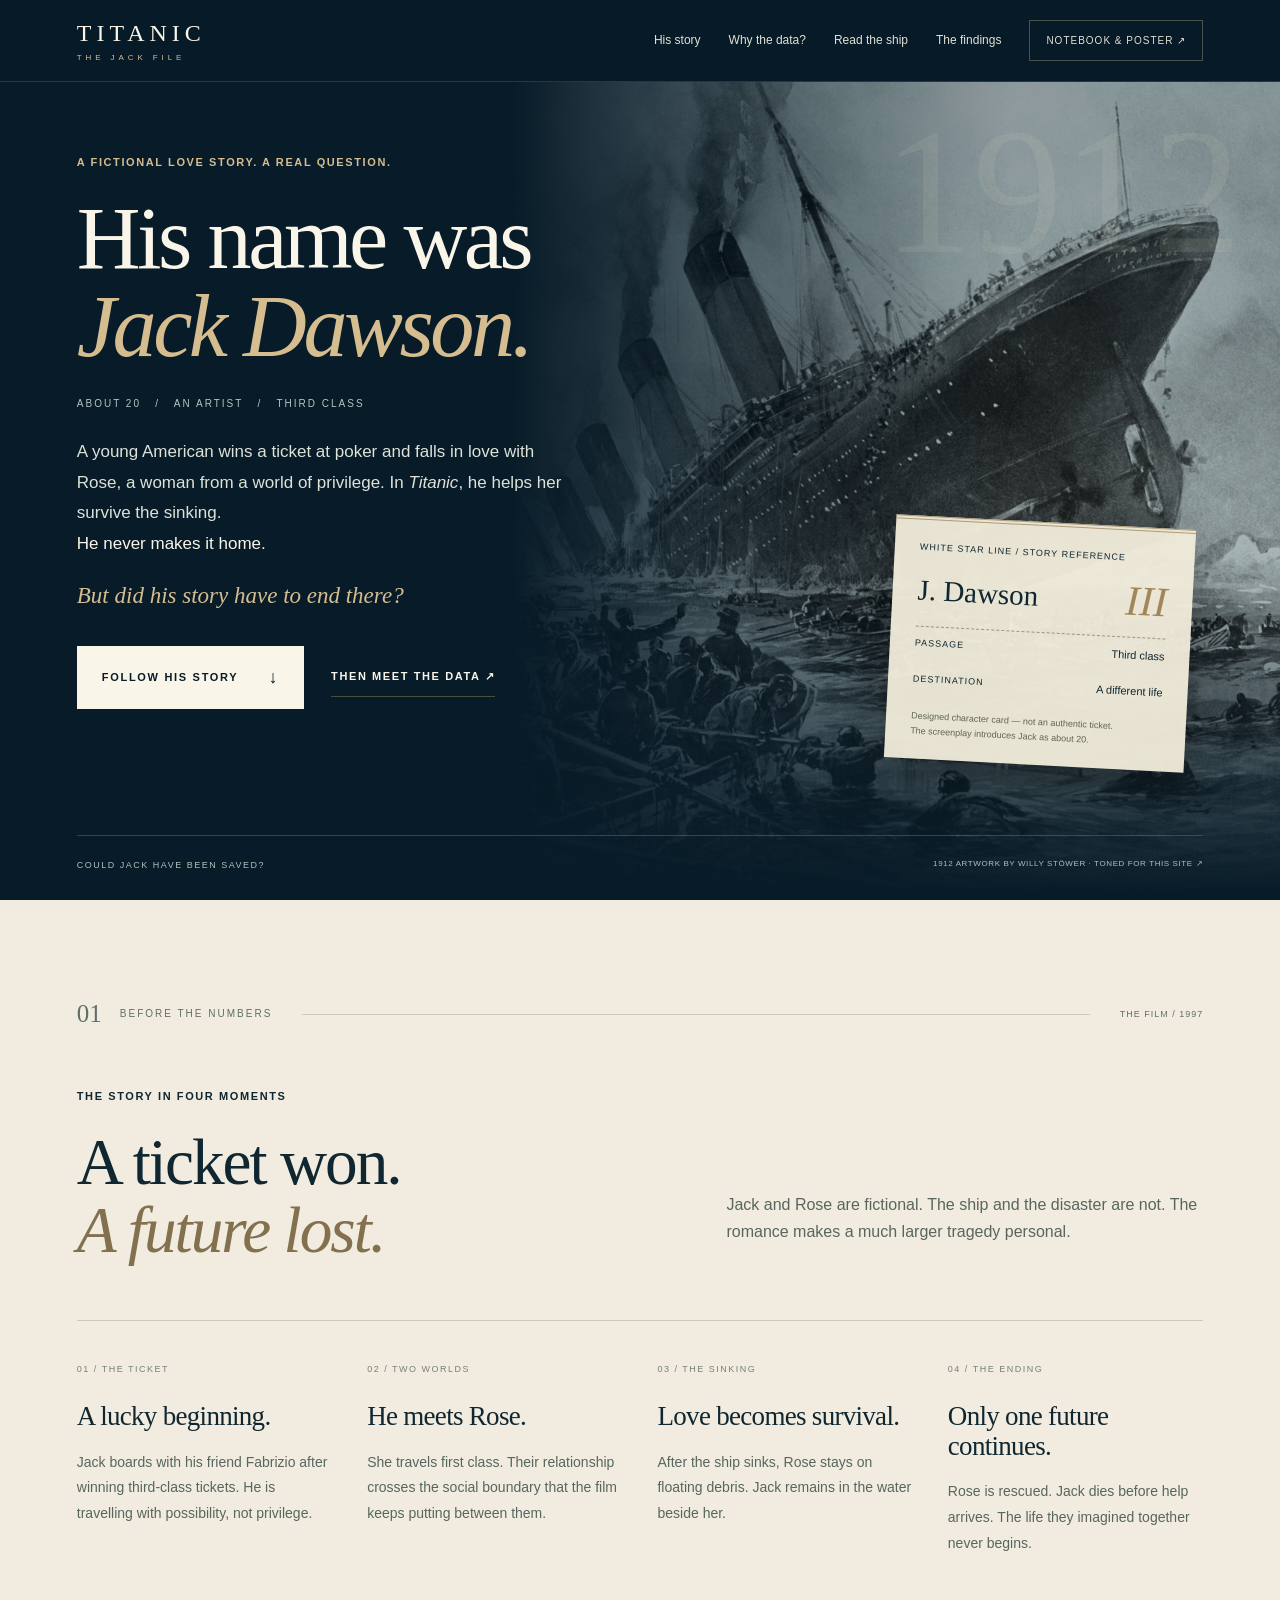
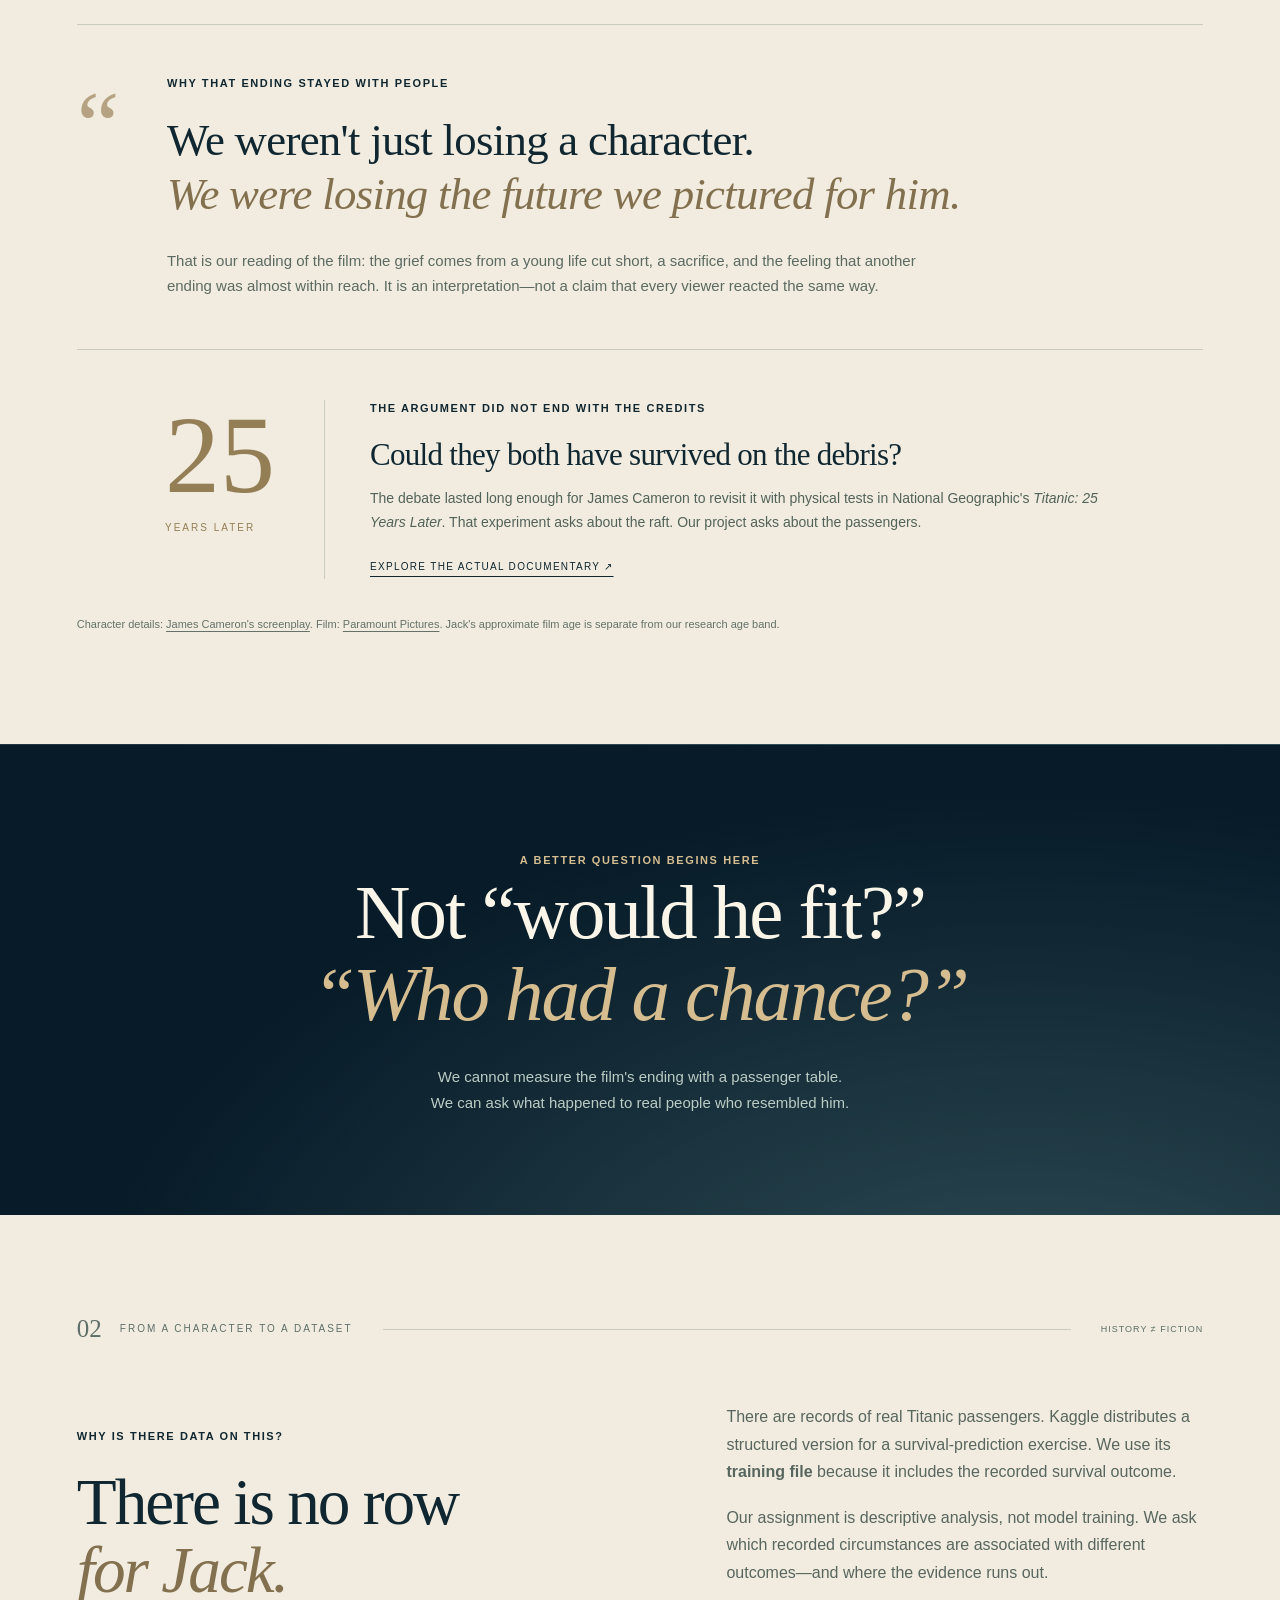
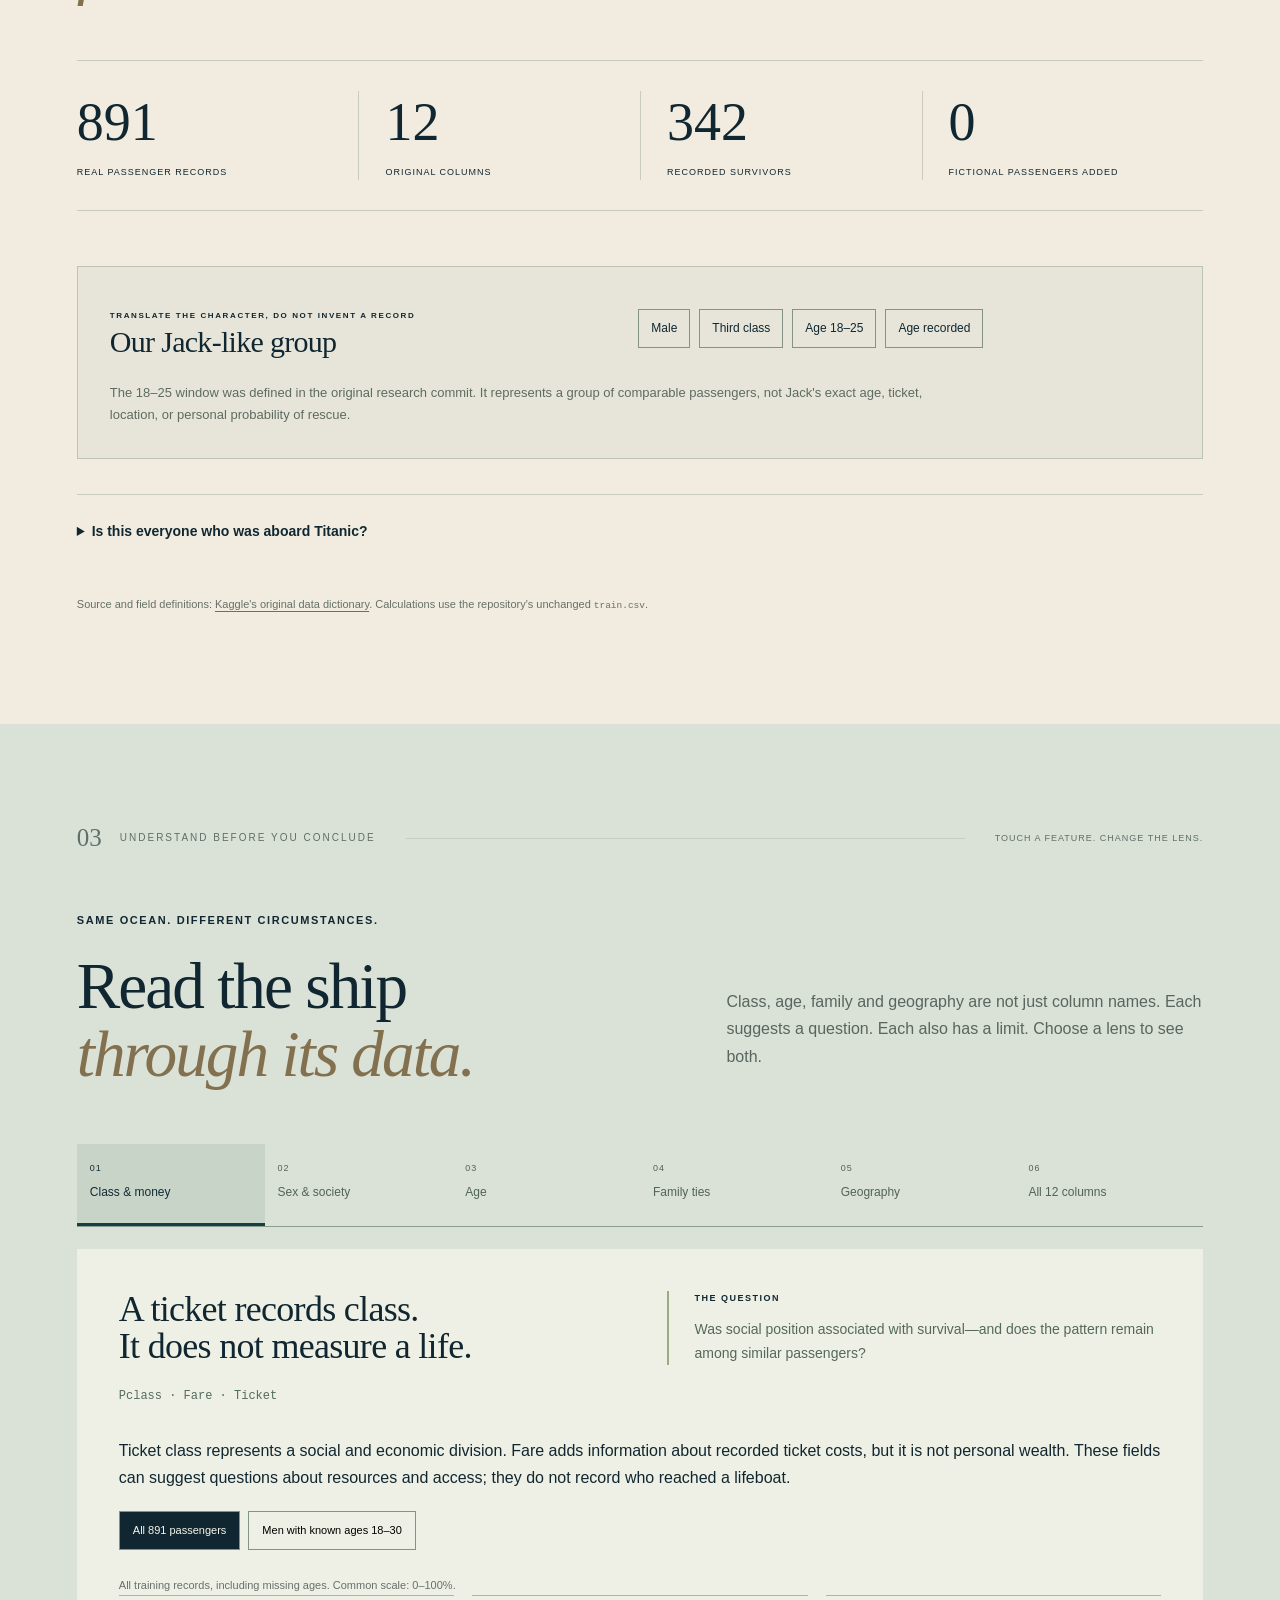
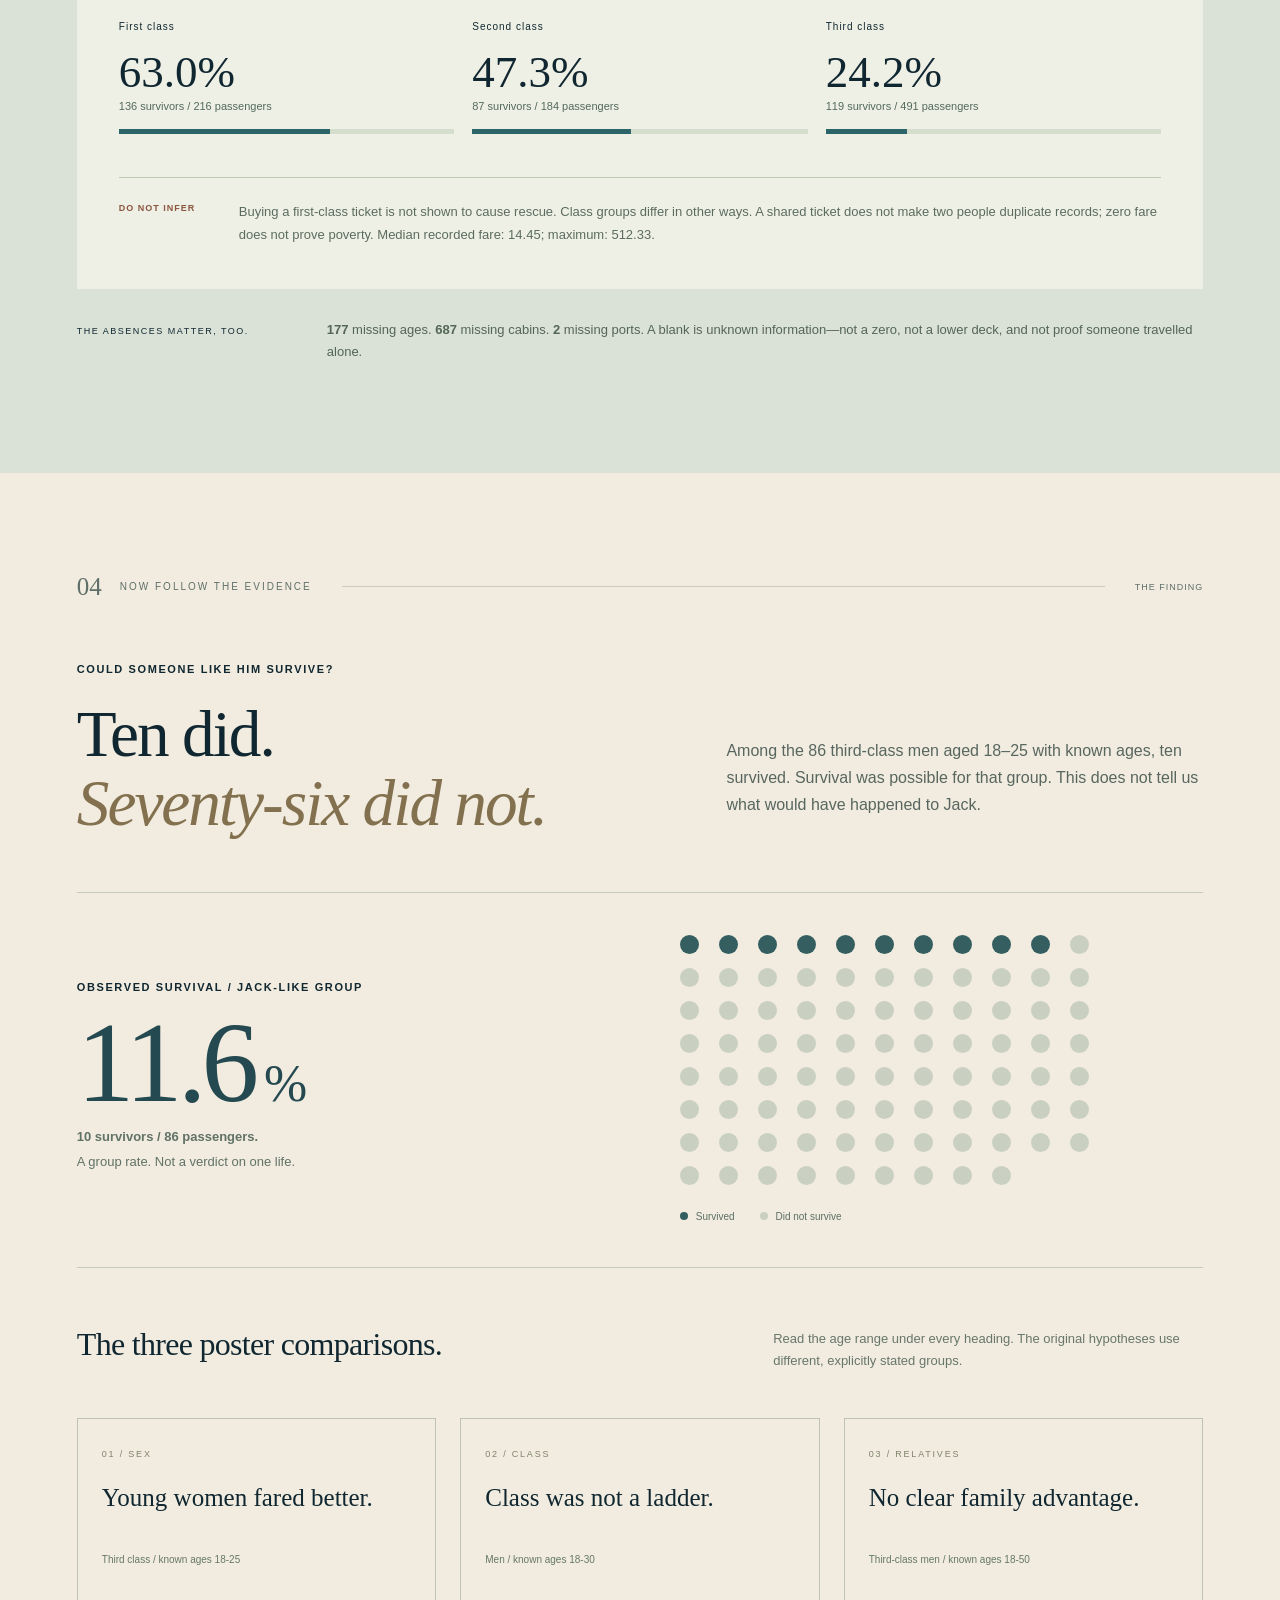
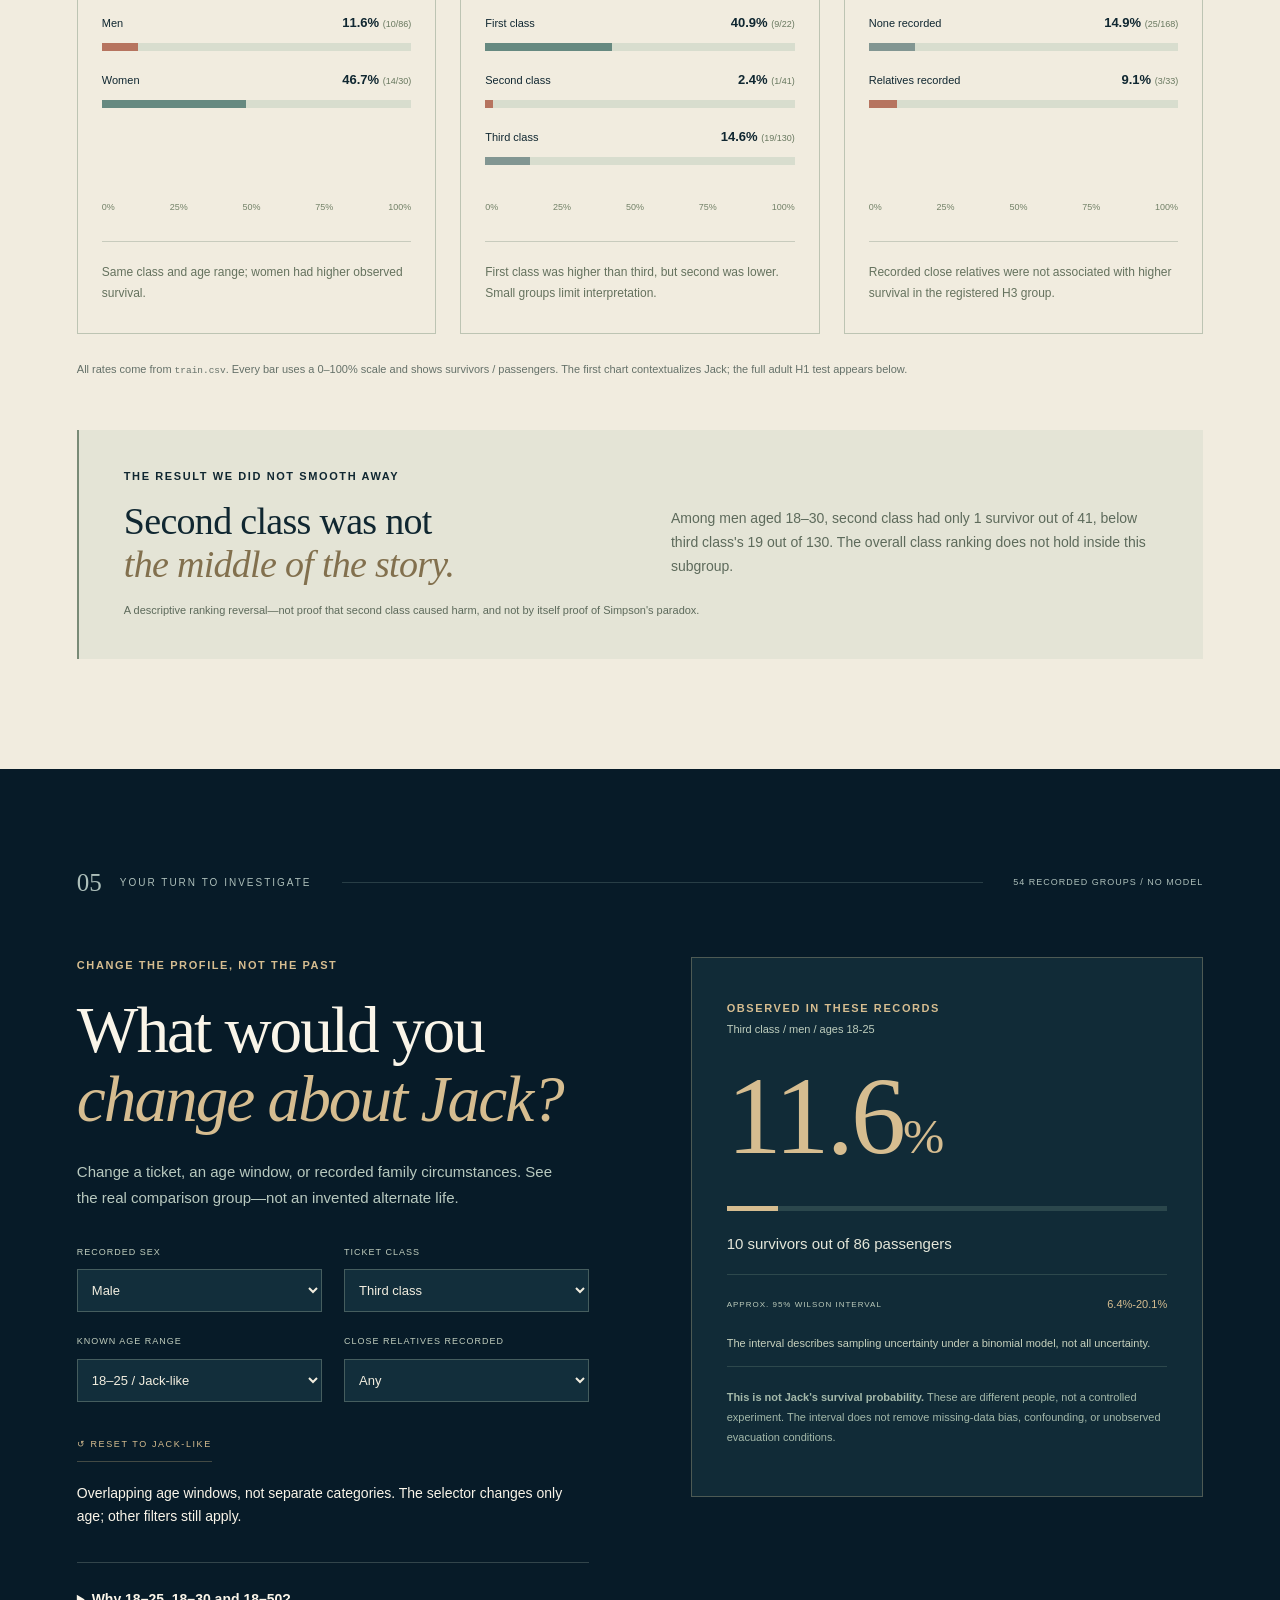
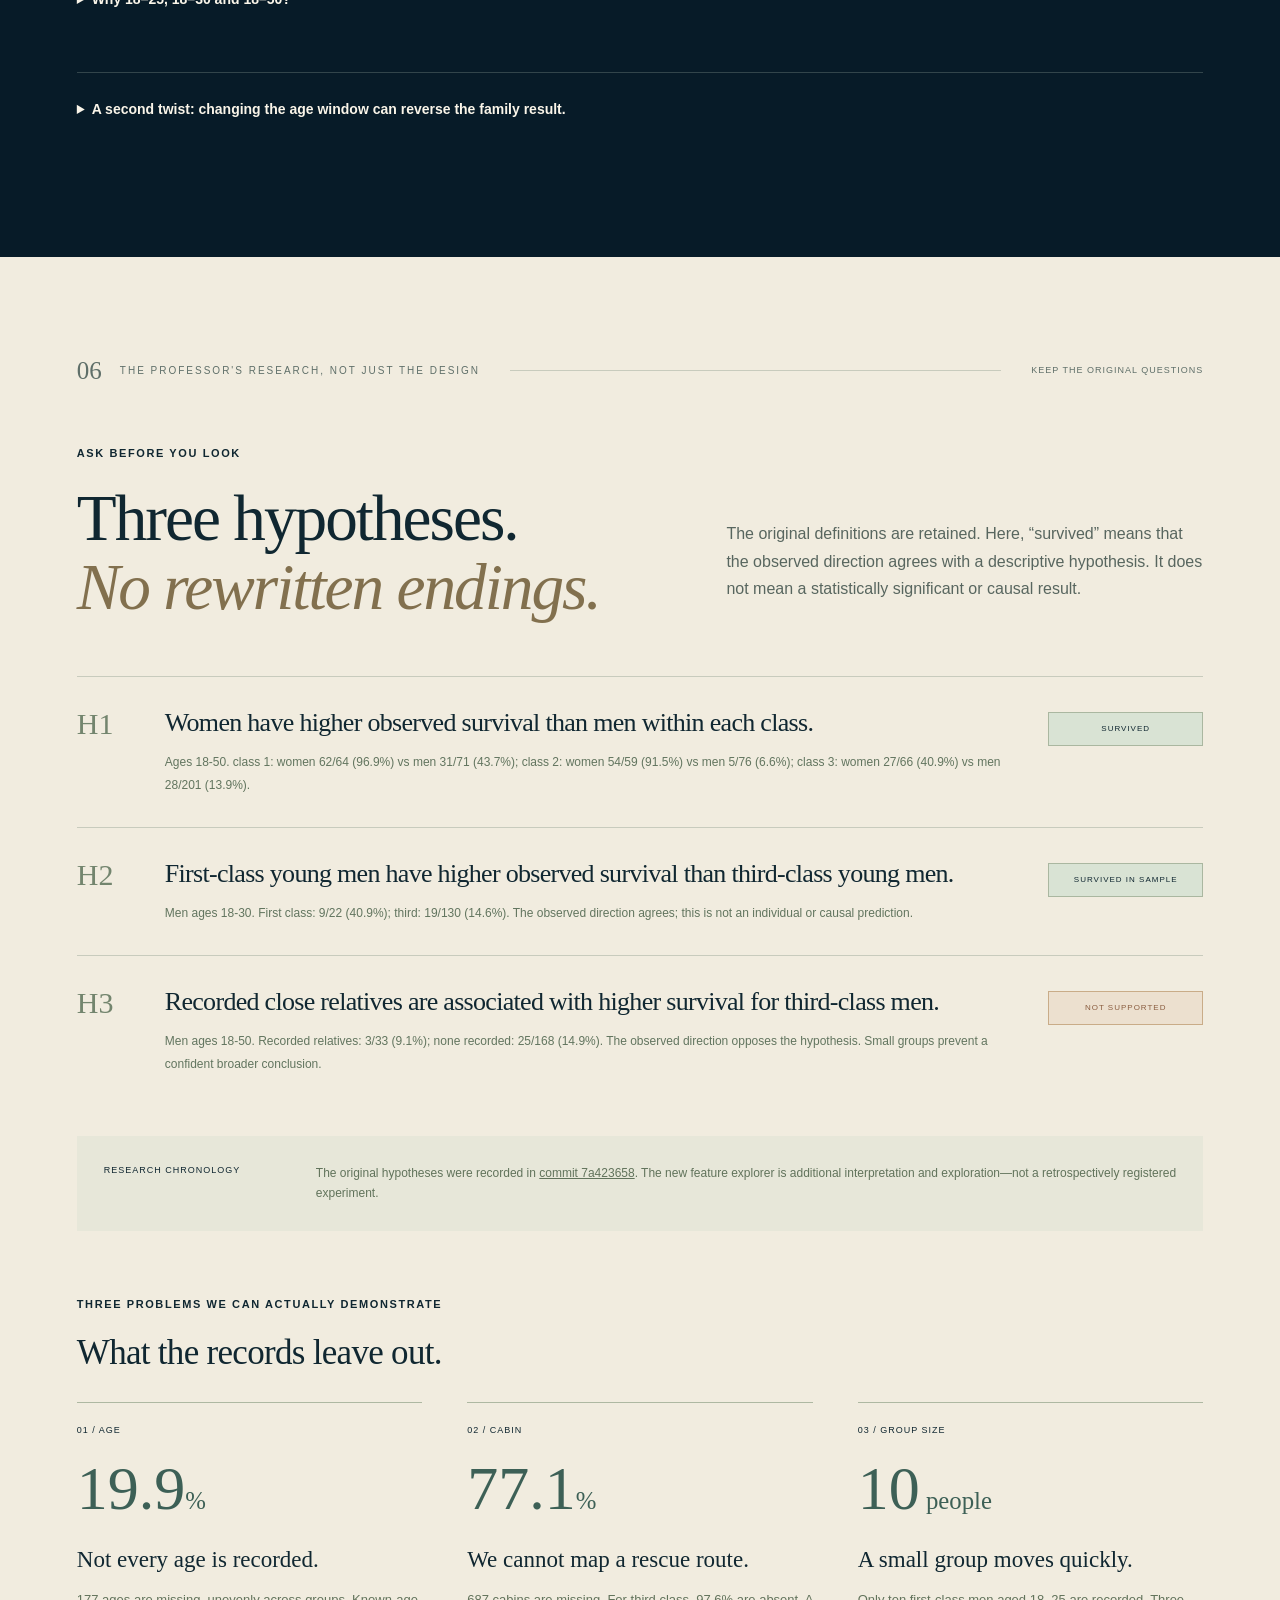
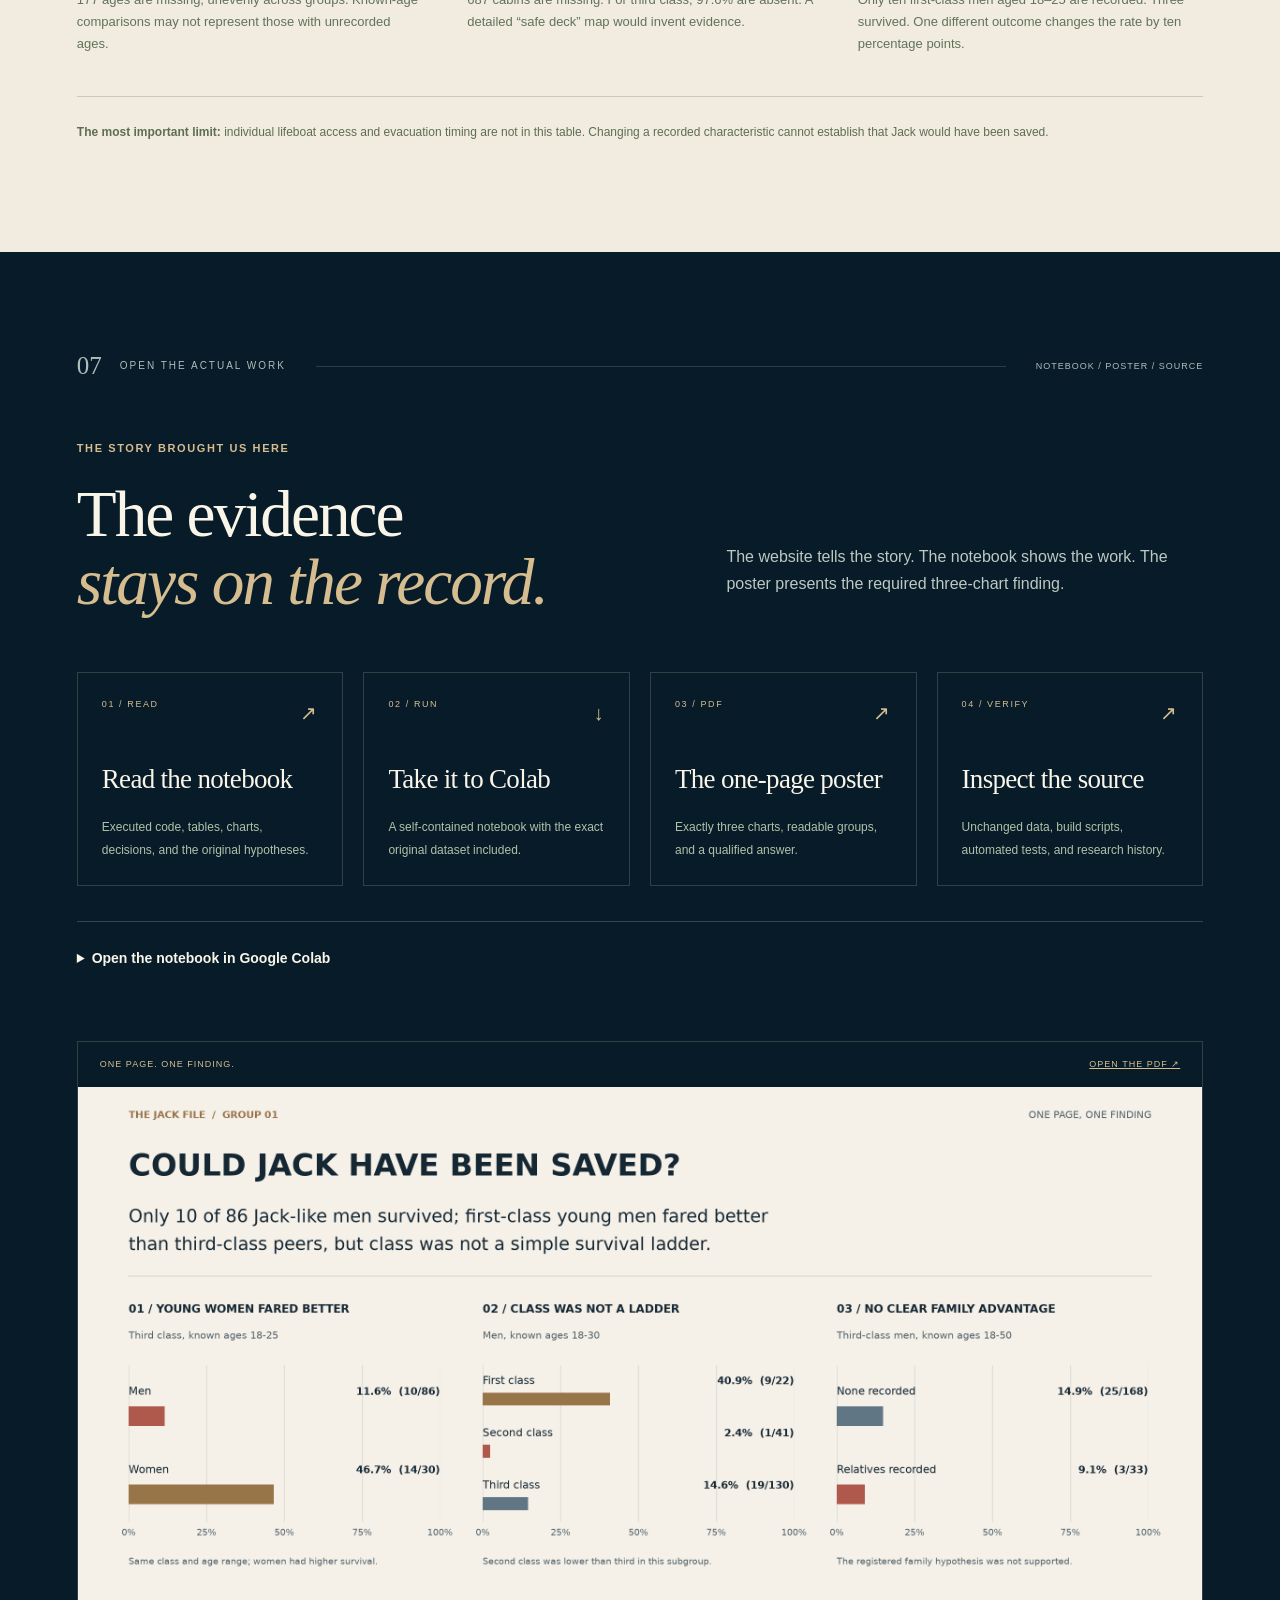
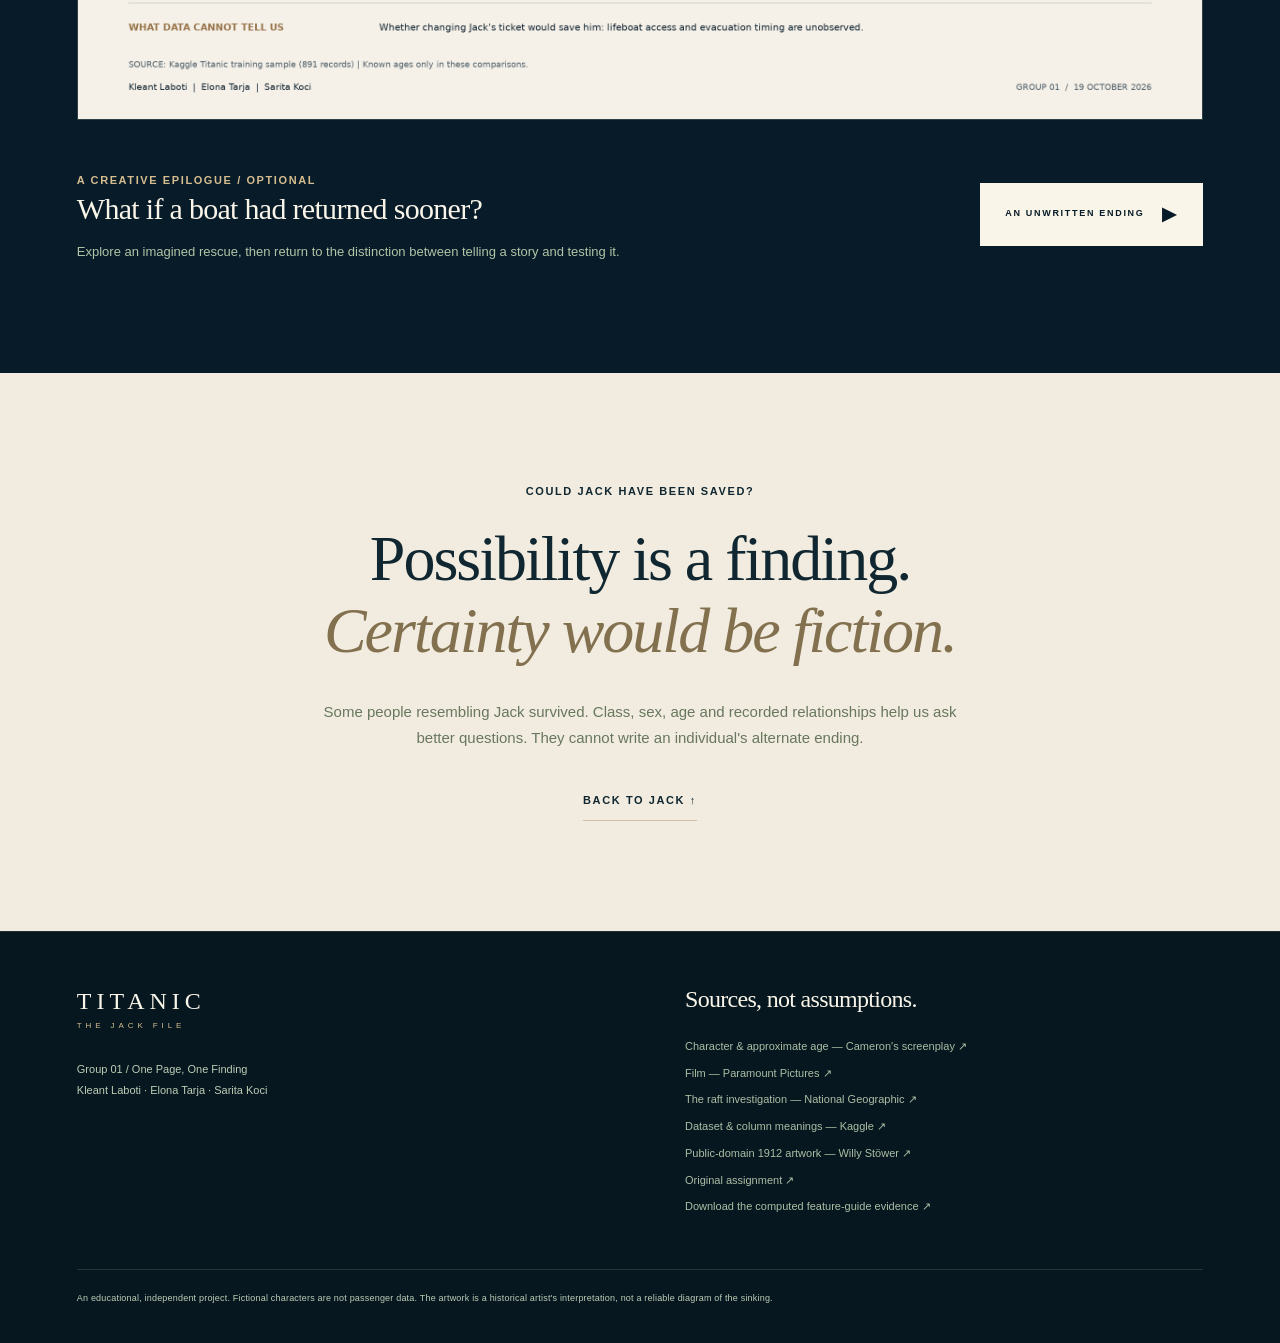
==== commit 38fbf7e3: "Build and verify the story-first homepage and feature guide [skip ci]" ====
--- a/index.html
+++ b/index.html
@@ -35,7 +35,14 @@
 <div class="lens-panel" id="lens-panel" role="tabpanel" tabindex="0" aria-labelledby="tab-class"><div id="lens-content"></div></div>
 <div class="missing-strip"><span>THE ABSENCES MATTER, TOO.</span><p><b>177</b> missing ages. <b>687</b> missing cabins. <b>2</b> missing ports. A blank is unknown information—not a zero, not a lower deck, and not proof someone travelled alone.</p></div></div></section>
 <section class="paper chapter" id="evidence" aria-labelledby="evidence-title"><div class="wrap"><div class="chapter-marker"><span>04</span> NOW FOLLOW THE EVIDENCE <i></i><small>THE FINDING</small></div><div class="split-heading"><div><p class="eyebrow">COULD SOMEONE LIKE HIM SURVIVE?</p><h2 id="evidence-title">Ten did.<br><em>Seventy-six did not.</em></h2></div><p>Among the 86 third-class men aged 18–25 with known ages, ten survived. Survival was possible for that group. This does not tell us what would have happened to Jack.</p></div><div class="finding-panel"><div><span class="eyebrow">OBSERVED SURVIVAL / JACK-LIKE GROUP</span><div class="big-stat">11.6<small>%</small></div><p><b>10 survivors / 86 passengers.</b><br>A group rate. Not a verdict on one life.</p></div><div><div class="people-grid" id="people-grid" role="img" aria-label="86 dots: 10 survivors and 76 non-survivors in the Jack-like passenger group."></div><div class="dot-legend"><span><i class="alive"></i> Survived</span><span><i></i> Did not survive</span></div></div></div><div class="charts-heading"><h3>The three poster comparisons.</h3><p>Read the age range under every heading. The original hypotheses use different, explicitly stated groups.</p></div><div class="chart-grid" id="poster-charts"></div><p class="source-note">All rates come from <code>train.csv</code>. Every bar uses a 0–100% scale and shows survivors / passengers. The first chart contextualizes Jack; the full adult H1 test appears below.</p><div class="unexpected"><span class="eyebrow">THE RESULT WE DID NOT SMOOTH AWAY</span><h3>Second class was not<br><em>the middle of the story.</em></h3><p>Among men aged 18–30, second class had only 1 survivor out of 41, below third class's 19 out of 130. The overall class ranking does not hold inside this subgroup.</p><p class="source-note">A descriptive ranking reversal—not proof that second class caused harm, and not by itself proof of Simpson's paradox.</p></div></div></section>
-<section class="dark chapter" id="explorer" aria-labelledby="explorer-title"><div class="wrap"><div class="chapter-marker"><span>05</span> YOUR TURN TO INVESTIGATE <i></i><small>54 RECORDED GROUPS / NO MODEL</small></div><div class="explorer-grid"><div><p class="eyebrow brass">CHANGE THE PROFILE, NOT THE PAST</p><h2 id="explorer-title">What would you<br><em>change about Jack?</em></h2><p class="explorer-deck">Change a ticket, an age window, or recorded family circumstances. See the real comparison group—not an invented alternate life.</p><div class="filters"><label>RECORDED SEX<select id="sex"><option value="male">Male</option><option value="female">Female</option></select></label><label>TICKET CLASS<select id="class"><option value="3">Third class</option><option value="2">Second class</option><option value="1">First class</option></select></label><label>KNOWN AGE RANGE<select id="age"><option value="25">18–25 / Jack-like</option><option value="30">18–30 / H2 window</option><option value="50">18–50 / H1 and H3 window</option></select></label><label>CLOSE RELATIVES RECORDED<select id="family"><option value="all">Any</option><option value="yes">One or more</option><option value="no">None recorded</option></select></label></div><button class="reset" id="reset">↺ RESET TO JACK-LIKE</button></div><div class="result-panel" aria-live="polite" aria-atomic="true"><span class="eyebrow brass">OBSERVED IN THESE RECORDS</span><p class="result-profile" id="result-profile"></p><div class="result-rate" id="result-rate"></div><div class="result-meter"><span id="result-meter"></span></div><p class="result-count" id="result-count"></p><div class="uncertainty"><span>APPROX. 95% WILSON INTERVAL</span><strong id="result-interval"></strong></div><p class="small-warning" id="small-warning"></p><p class="result-disclaimer"><b>This is not Jack's survival probability.</b> These are different people, not a controlled experiment. The interval does not remove missing-data bias, confounding, or unobserved evacuation conditions.</p></div></div><details class="dark-details"><summary>A second twist: changing the age window can reverse the family result.</summary><p>In the registered H3 group, third-class men 18–50 with recorded relatives had 3/33 survivors, versus 25/168 with none recorded. At 18–25, the counts are 3/11 versus 7/75. Try both windows. This is an exploratory sensitivity check, not a reason to rewrite H3.</p></details></div></section>
+<section class="dark chapter" id="explorer" aria-labelledby="explorer-title"><div class="wrap"><div class="chapter-marker"><span>05</span> YOUR TURN TO INVESTIGATE <i></i><small>54 RECORDED GROUPS / NO MODEL</small></div><div class="explorer-grid"><div><p class="eyebrow brass">CHANGE THE PROFILE, NOT THE PAST</p><h2 id="explorer-title">What would you<br><em>change about Jack?</em></h2><p class="explorer-deck">Change a ticket, an age window, or recorded family circumstances. See the real comparison group—not an invented alternate life.</p><div class="filters"><label>RECORDED SEX<select id="sex"><option value="male">Male</option><option value="female">Female</option></select></label><label>TICKET CLASS<select id="class"><option value="3">Third class</option><option value="2">Second class</option><option value="1">First class</option></select></label><label>KNOWN AGE RANGE<select id="age" aria-describedby="age-window-note"><option value="25">18–25 / Jack-like</option><option value="30">18–30 / H2 window</option><option value="50">18–50 / H1 and H3 window</option></select></label><label>CLOSE RELATIVES RECORDED<select id="family"><option value="all">Any</option><option value="yes">One or more</option><option value="no">None recorded</option></select></label></div><button class="reset" id="reset">↺ RESET TO JACK-LIKE</button><!-- AGE-METHODS START --><div id="age-methods" style="margin-top:20px;max-width:100%">
+<p id="age-window-note" style="font-size:14px;line-height:1.6">Overlapping age windows, not separate categories. The selector changes only age; other filters still apply.</p>
+<details class="dark-details"><summary>Why 18&#8211;25, 18&#8211;30 and 18&#8211;50?</summary>
+<p><strong>18&#8211;25:</strong> the closest Jack-like baseline. <strong>18&#8211;30:</strong> H2, comparing first- and third-class young men. <strong>18&#8211;50:</strong> H1 compares women and men within each class; H3 compares recorded relatives among third-class men.</p>
+<p>The narrower window prioritizes similarity to Jack. Wider windows include more passengers but are less specific. These are design choices, not statistically optimized boundaries. Endpoints are inclusive; unknown ages cannot establish membership. A 22-year-old belongs to all three windows.</p>
+<p>The cutoffs were recorded before outcome analysis. This fuller explanation was added later; it is not new preregistration. A shared age window does not fully adjust for age.</p>
+<p><a href="docs/methods.html">Read the full methodological explanation &#8599;</a><br><a href="docs/notebook-guide-sq.html">Notebook-u i shpjeguar ne shqip &#8599;</a></p>
+</details></div><!-- AGE-METHODS END --></div><div class="result-panel" aria-live="polite" aria-atomic="true"><span class="eyebrow brass">OBSERVED IN THESE RECORDS</span><p class="result-profile" id="result-profile"></p><div class="result-rate" id="result-rate"></div><div class="result-meter"><span id="result-meter"></span></div><p class="result-count" id="result-count"></p><div class="uncertainty"><span>APPROX. 95% WILSON INTERVAL</span><strong id="result-interval"></strong></div><p class="small-warning" id="small-warning"></p><p class="result-disclaimer"><b>This is not Jack's survival probability.</b> These are different people, not a controlled experiment. The interval does not remove missing-data bias, confounding, or unobserved evacuation conditions.</p></div></div><details class="dark-details"><summary>A second twist: changing the age window can reverse the family result.</summary><p>In the registered H3 group, third-class men 18–50 with recorded relatives had 3/33 survivors, versus 25/168 with none recorded. At 18–25, the counts are 3/11 versus 7/75. Try both windows. This is an exploratory sensitivity check, not a reason to rewrite H3.</p></details></div></section>
 <section class="paper chapter" id="methods" aria-labelledby="methods-title"><div class="wrap"><div class="chapter-marker"><span>06</span> THE PROFESSOR'S RESEARCH, NOT JUST THE DESIGN <i></i><small>KEEP THE ORIGINAL QUESTIONS</small></div><div class="split-heading"><div><p class="eyebrow">ASK BEFORE YOU LOOK</p><h2 id="methods-title">Three hypotheses.<br><em>No rewritten endings.</em></h2></div><p>The original definitions are retained. Here, “survived” means that the observed direction agrees with a descriptive hypothesis. It does not mean a statistically significant or causal result.</p></div><div id="hypothesis-rows"></div><div class="integrity-note"><span>RESEARCH CHRONOLOGY</span><p>The original hypotheses were recorded in <a href="https://github.com/elonaelon000/could-jack-have-survived/commit/7a423658689667bbf34772da22bb66c945d7ee90" target="_blank" rel="noopener">commit 7a423658</a>. The new feature explorer is additional interpretation and exploration—not a retrospectively registered experiment.</p></div><div class="limits-heading"><p class="eyebrow">THREE PROBLEMS WE CAN ACTUALLY DEMONSTRATE</p><h3>What the records leave out.</h3></div><div class="limits-grid"><article><span>01 / AGE</span><strong>19.9<small>%</small></strong><h4>Not every age is recorded.</h4><p>177 ages are missing, unevenly across groups. Known-age comparisons may not represent those with unrecorded ages.</p></article><article><span>02 / CABIN</span><strong>77.1<small>%</small></strong><h4>We cannot map a rescue route.</h4><p>687 cabins are missing. For third class, 97.6% are absent. A detailed “safe deck” map would invent evidence.</p></article><article><span>03 / GROUP SIZE</span><strong>10<small> people</small></strong><h4>A small group moves quickly.</h4><p>Only ten first-class men aged 18–25 are recorded. Three survived. One different outcome changes the rate by ten percentage points.</p></article></div><p class="main-limit"><b>The most important limit:</b> individual lifeboat access and evacuation timing are not in this table. Changing a recorded characteristic cannot establish that Jack would have been saved.</p></div></section>
 <section class="dark chapter" id="archive" aria-labelledby="archive-title"><div class="wrap"><div class="chapter-marker"><span>07</span> OPEN THE ACTUAL WORK <i></i><small>NOTEBOOK / POSTER / SOURCE</small></div><div class="split-heading"><div><p class="eyebrow brass">THE STORY BROUGHT US HERE</p><h2 id="archive-title">The evidence<br><em>stays on the record.</em></h2></div><p>The website tells the story. The notebook shows the work. The poster presents the required three-chart finding.</p></div><div class="resource-grid"><a class="resource" href="docs/notebook.html" target="_blank" rel="noopener"><span>01 / READ <b>↗</b></span><h3>Read the notebook</h3><p>Executed code, tables, charts, decisions, and the original hypotheses.</p></a><a class="resource" href="docs/titanic_jack_analysis.ipynb" download><span>02 / RUN <b>↓</b></span><h3>Take it to Colab</h3><p>A self-contained notebook with the exact original dataset included.</p></a><a class="resource" href="docs/titanic_jack_poster.pdf" target="_blank" rel="noopener"><span>03 / PDF <b>↗</b></span><h3>The one-page poster</h3><p>Exactly three charts, readable groups, and a qualified answer.</p></a><a class="resource" href="https://github.com/elonaelon000/could-jack-have-survived" target="_blank" rel="noopener"><span>04 / VERIFY <b>↗</b></span><h3>Inspect the source</h3><p>Unchanged data, build scripts, automated tests, and research history.</p></a></div><details class="dark-details"><summary>Open the notebook in Google Colab</summary><p>Download the .ipynb above. In <a href="https://colab.research.google.com/" target="_blank" rel="noopener">Google Colab</a>, choose <b>File → Upload notebook</b>, then <b>Runtime → Run all</b>. The downloaded file contains the original CSV and its checksum, so it needs no repository checkout.</p><p><a href="https://colab.research.google.com/github/elonaelon000/could-jack-have-survived/blob/feature/titanic-interactive-exhibit/notebooks/titanic_jack_analysis.ipynb" target="_blank" rel="noopener">Open the published-branch notebook directly in Colab ↗</a></p></details><div class="poster-preview"><div><span>ONE PAGE. ONE FINDING.</span><a href="docs/titanic_jack_poster.pdf" target="_blank" rel="noopener">OPEN THE PDF ↗</a></div><a href="docs/titanic_jack_poster.pdf" target="_blank" rel="noopener"><img src="docs/poster-preview.png" loading="lazy" width="1920" height="1080" alt="The Titanic research poster, with the Jack-like finding and three comparisons by sex, class, and recorded relatives."></a></div><div class="imagined-ending"><div><span class="eyebrow brass">A CREATIVE EPILOGUE / OPTIONAL</span><h3>What if a boat had returned sooner?</h3><p>Explore an imagined rescue, then return to the distinction between telling a story and testing it.</p></div><button class="button cream" data-open-story>AN UNWRITTEN ENDING <span>▶</span></button></div></div></section>
 <section class="closing paper"><div class="wrap"><p class="eyebrow">COULD JACK HAVE BEEN SAVED?</p><h2>Possibility is a finding.<br><em>Certainty would be fiction.</em></h2><p>Some people resembling Jack survived. Class, sex, age and recorded relationships help us ask better questions. They cannot write an individual's alternate ending.</p><a class="text-link" href="#top">BACK TO JACK ↑</a></div></section>
